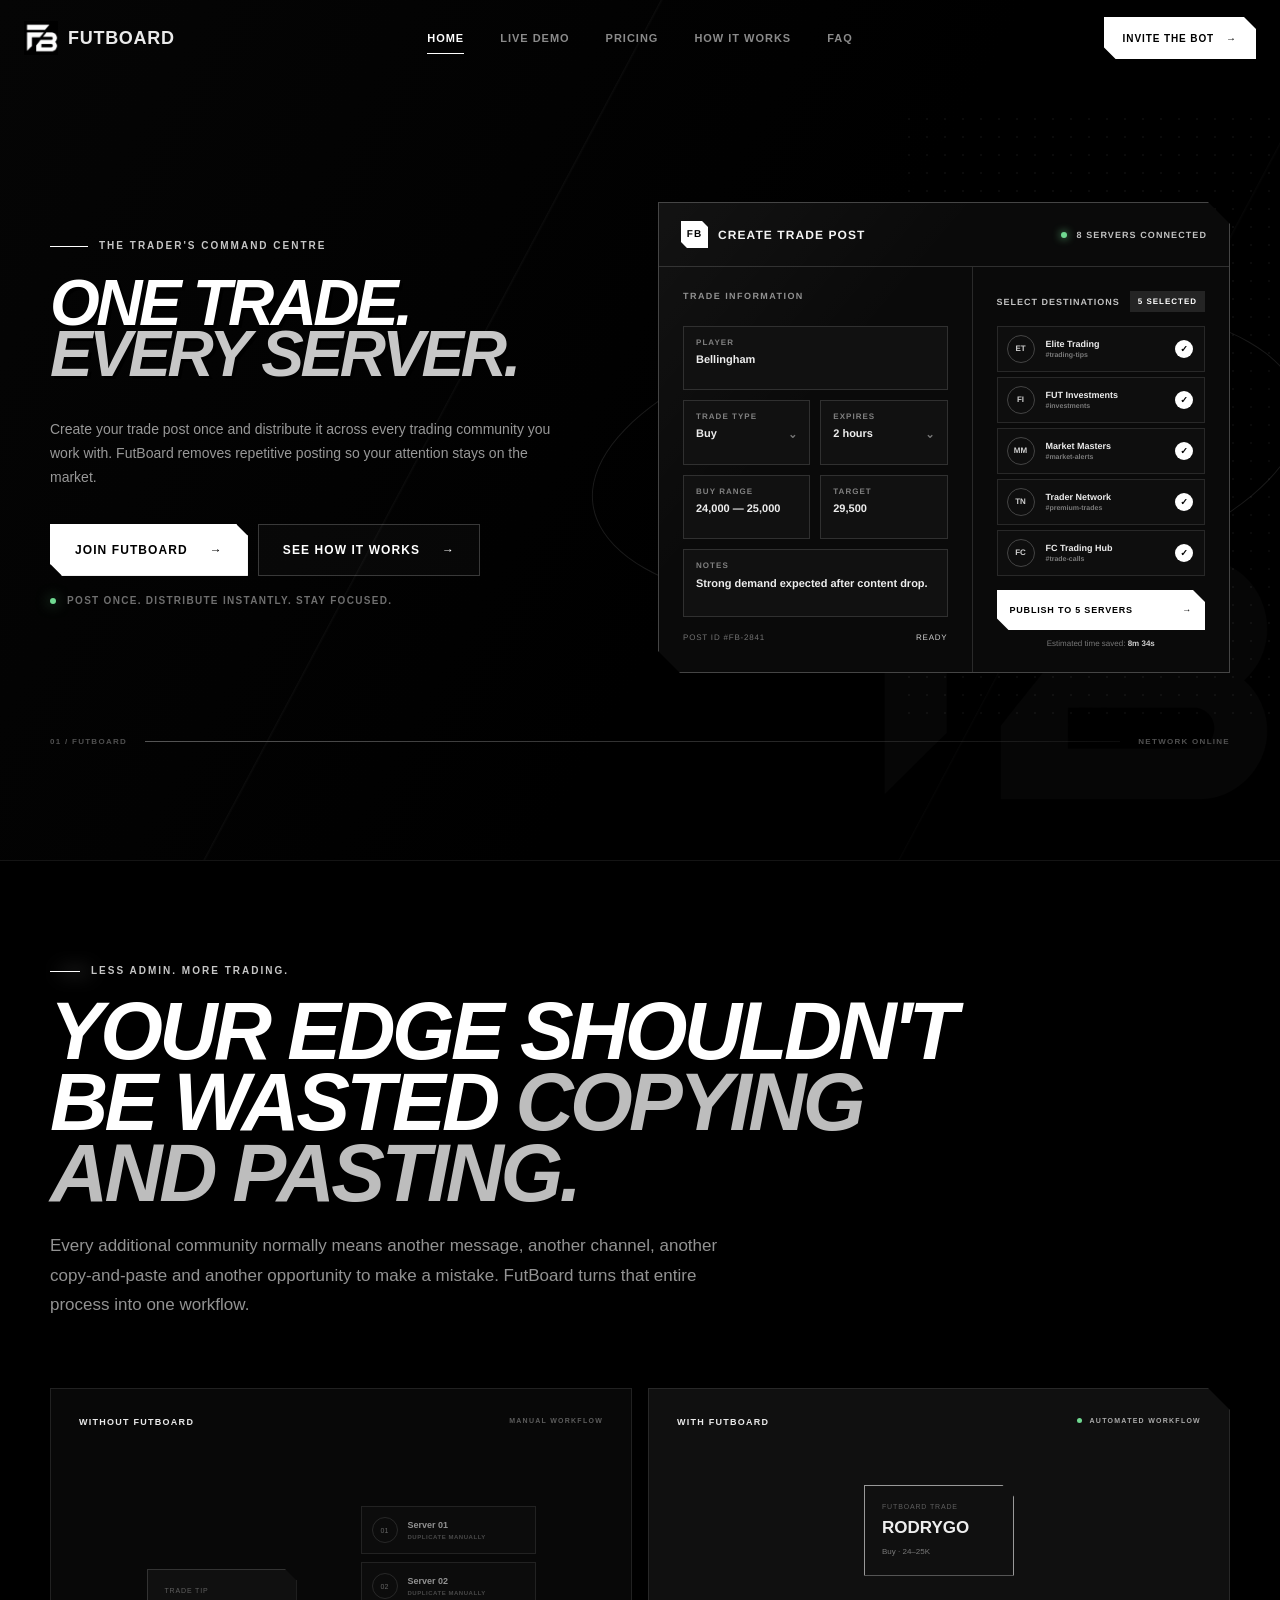
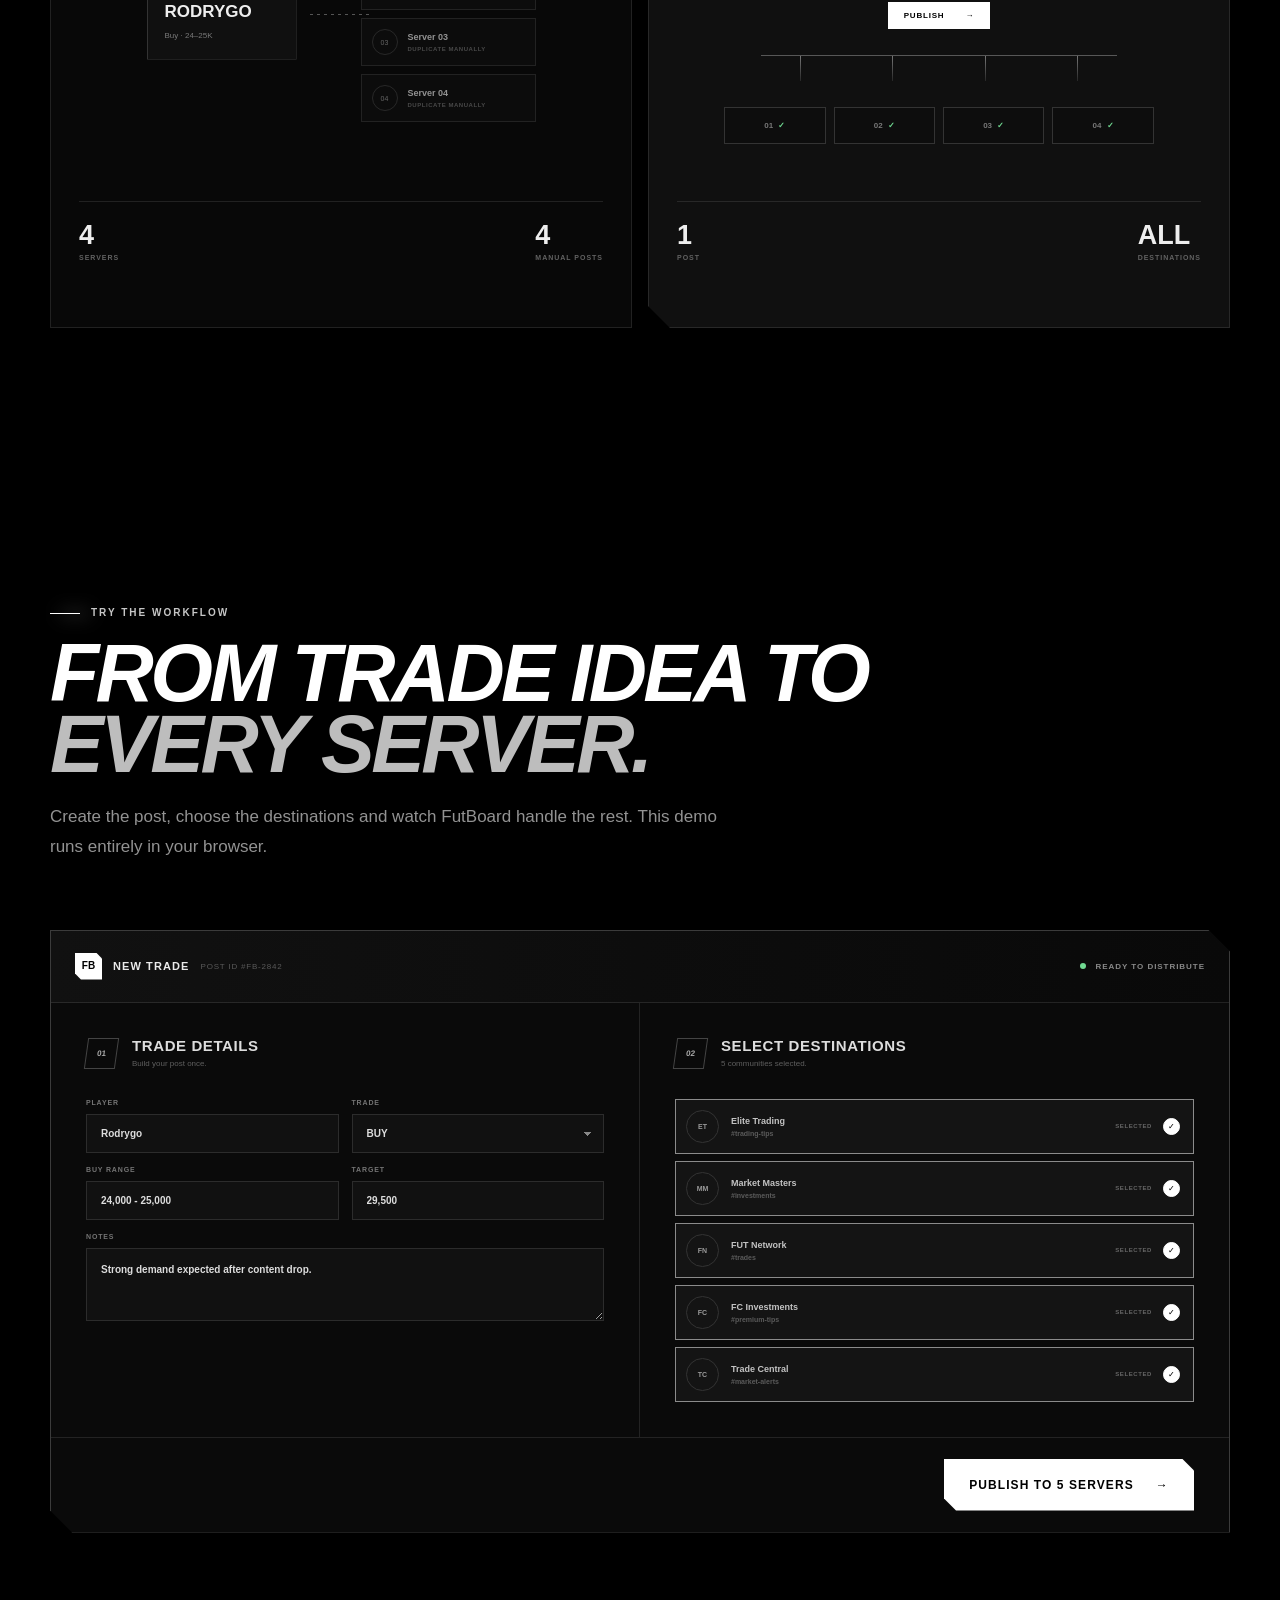
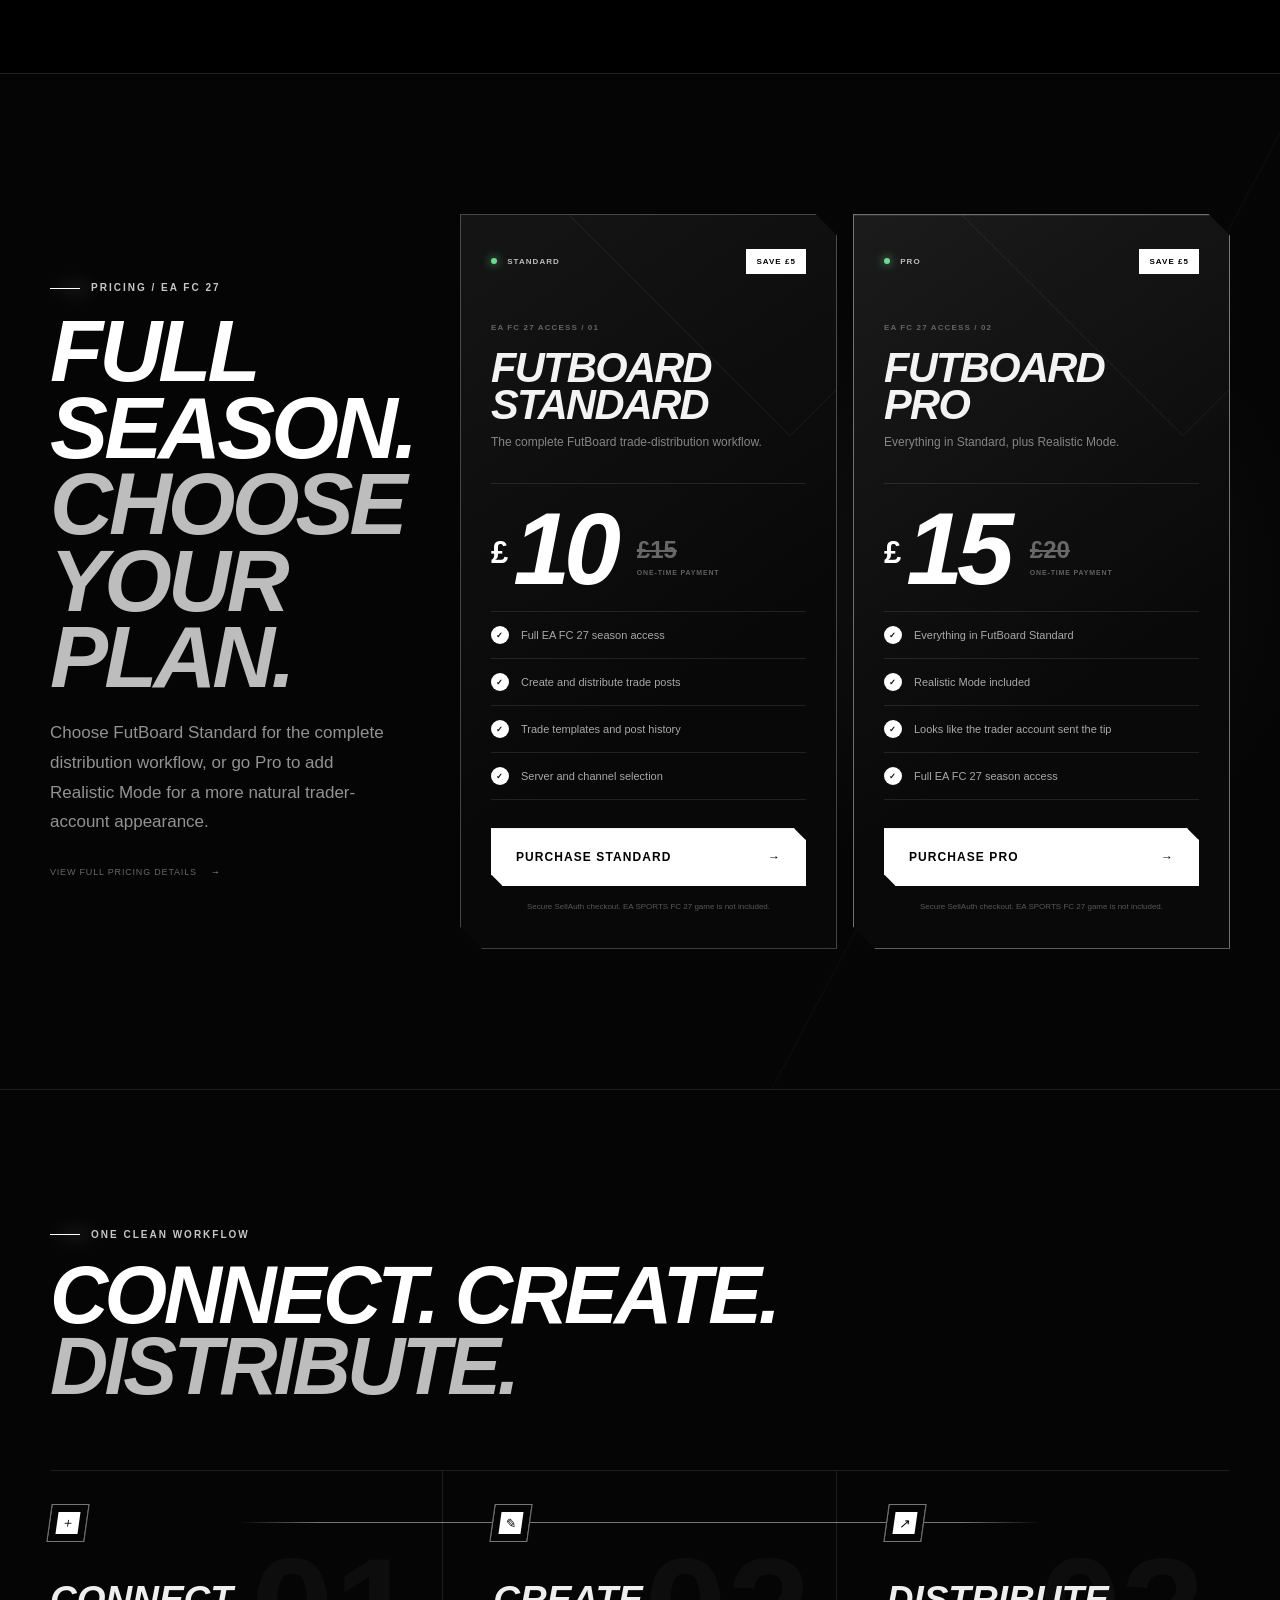
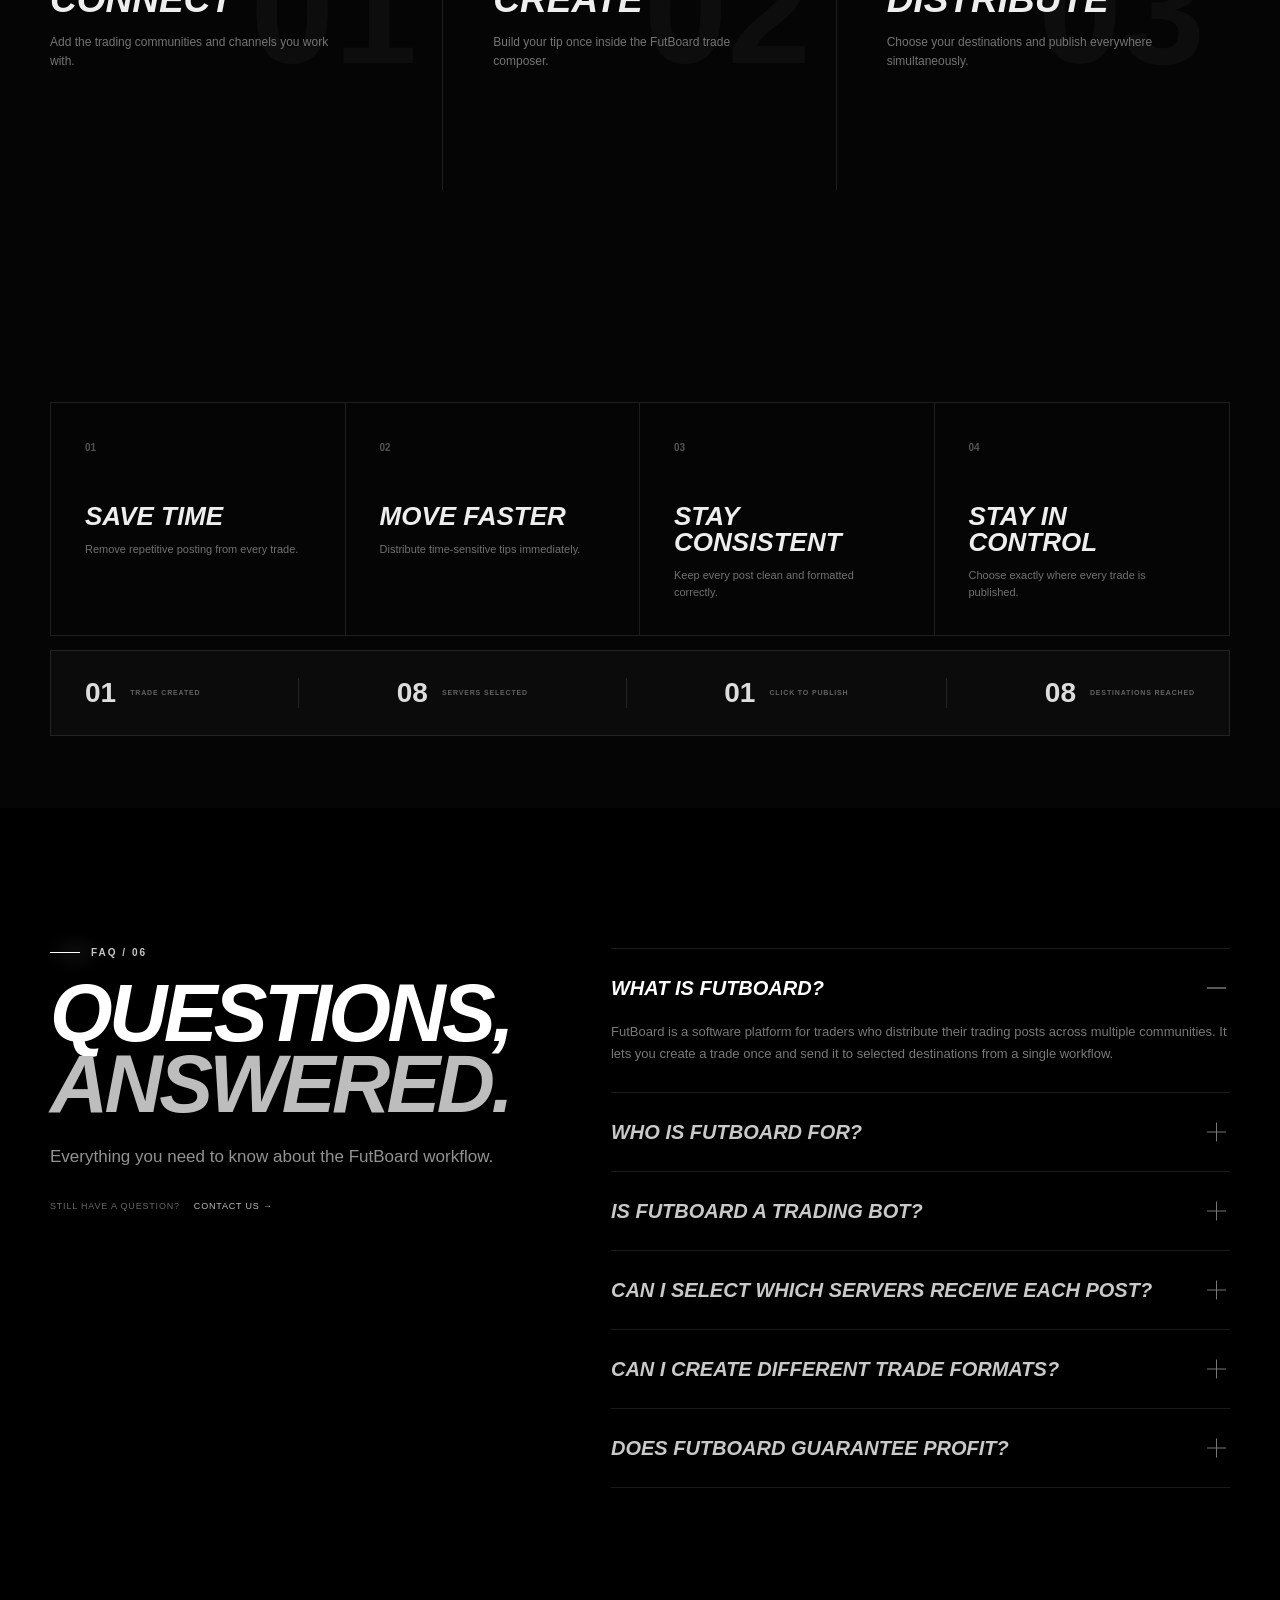
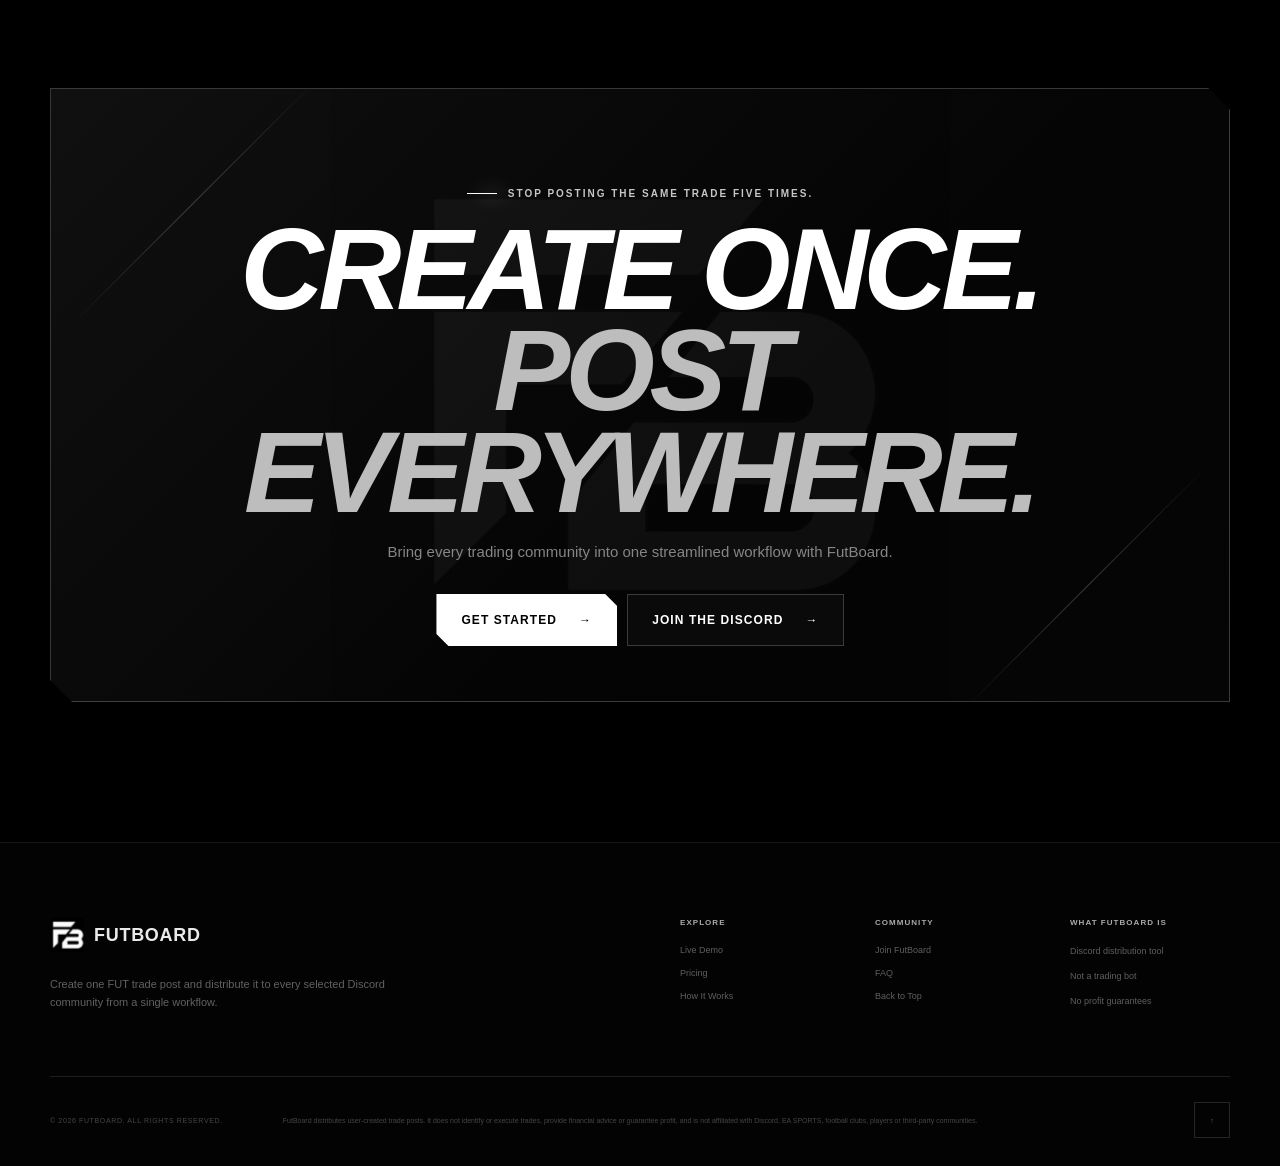
==== index.html @ 879b50c7 "Add files via upload" ====
<!doctype html>
<html lang="en">
<head>
  <meta charset="utf-8">
  <meta name="viewport" content="width=device-width, initial-scale=1">
  <meta name="description" content="FutBoard lets football traders create one trade post and distribute it across every selected community.">
  <meta name="theme-color" content="#000000">
  <title>FutBoard — Create Once. Post Everywhere.</title>
  <link rel="icon" href="assets/futboard-logo.png" type="image/png">
  <link rel="stylesheet" href="style.css?v=24">
  <script src="https://sellauth.com/assets/js/sellauth-embed-2.js" defer></script>
  <script src="script.js?v=7" defer></script>
</head>
<body>
  <a class="skip-link" href="#main">Skip to content</a>
  <header class="site-header" id="site-header">
    <nav class="nav-shell" aria-label="Primary navigation">
      <a class="brand" href="#top" aria-label="FutBoard home">
        <span class="brand-mark"><img src="assets/futboard-logo.png" alt=""></span>
        <span>FUTBOARD</span>
      </a>

      <button class="menu-toggle" type="button" aria-expanded="false" aria-controls="nav-links" aria-label="Open navigation">
        <span></span><span></span>
      </button>

      <div class="nav-links" id="nav-links">
        <a href="#top">Home</a>
        <a href="#demo">Live Demo</a>
        <a href="#pricing">Pricing</a>
        <a href="#how-it-works">How It Works</a>
        <a href="#faq">FAQ</a>
        <a class="mobile-nav-cta cut-corners" href="https://discord.com/oauth2/authorize?client_id=1537933180642926742&amp;scope=bot&amp;permissions=2684873792" target="_blank" rel="noopener noreferrer">Invite the Bot <span>→</span></a>
      </div>

      <div class="nav-actions">
        <a class="button button-light button-small cut-corners" href="https://discord.com/oauth2/authorize?client_id=1537933180642926742&amp;scope=bot&amp;permissions=2684873792" target="_blank" rel="noopener noreferrer">Invite the Bot <span>→</span></a>
      </div>
    </nav>
  </header>

  <main id="main">
    <section class="hero section" id="top">
      <div class="hero-lights" aria-hidden="true"></div>
      <div class="dot-field" aria-hidden="true"></div>
      <div class="hero-watermark" aria-hidden="true">
        <img src="assets/futboard-logo.png" alt="">
      </div>

      <div class="hero-grid page-shell">
        <div class="hero-copy reveal">
          <div class="eyebrow"><span class="eyebrow-line"></span>The trader's command centre</div>
          <h1>One trade.<br><span>Every server.</span></h1>
          <p class="hero-lede">Create your trade post once and distribute it across every trading community you work with. FutBoard removes repetitive posting so your attention stays on the market.</p>
          <div class="hero-actions">
            <a class="button button-light cut-corners" href="https://discord.gg/7aC2eQXeng" target="_blank" rel="noopener noreferrer">Join FutBoard <span>→</span></a>
            <a class="button button-ghost" href="#how-it-works">See how it works <span>→</span></a>
          </div>
          <p class="micro-proof"><span class="status-dot"></span> Post once. Distribute instantly. Stay focused.</p>
        </div>

        <div class="hero-product reveal" data-delay="140">
          <div class="orbit orbit-one" aria-hidden="true"></div>
          <div class="orbit orbit-two" aria-hidden="true"></div>
          <div class="server-node node-one" aria-hidden="true"><i>ET</i><span>Elite Trading</span><b>SENDING</b></div>
          <div class="server-node node-two" aria-hidden="true"><i>MM</i><span>Market Masters</span><b>WAITING</b></div>
          <div class="server-node node-three" aria-hidden="true"><i>FN</i><span>FUT Network</span><b>WAITING</b></div>

          <div class="app-window cut-panel">
            <div class="app-topbar">
              <div class="app-title"><span class="mini-fb">FB</span> Create trade post</div>
              <div class="network-status"><span></span> 8 servers connected</div>
            </div>

            <div class="composer-grid">
              <div class="trade-form">
                <div class="panel-kicker">Trade information</div>
                <div class="field full"><label>Player</label><strong>Bellingham</strong></div>
                <div class="field"><label>Trade type</label><strong>Buy <em>⌄</em></strong></div>
                <div class="field"><label>Expires</label><strong>2 hours <em>⌄</em></strong></div>
                <div class="field"><label>Buy range</label><strong>24,000 — 25,000</strong></div>
                <div class="field"><label>Target</label><strong>29,500</strong></div>
                <div class="field full notes-field"><label>Notes</label><strong>Strong demand expected after content drop.</strong></div>
                <div class="post-id">Post ID #FB-2841 <span>Ready</span></div>
              </div>

              <div class="distribution-panel">
                <div class="panel-heading"><span>Select destinations</span><b>5 selected</b></div>
                <div class="destination-list">
                  <div class="destination-row"><i>ET</i><span>Elite Trading<small>#trading-tips</small></span><b>✓</b></div>
                  <div class="destination-row"><i>FI</i><span>FUT Investments<small>#investments</small></span><b>✓</b></div>
                  <div class="destination-row"><i>MM</i><span>Market Masters<small>#market-alerts</small></span><b>✓</b></div>
                  <div class="destination-row"><i>TN</i><span>Trader Network<small>#premium-trades</small></span><b>✓</b></div>
                  <div class="destination-row"><i>FC</i><span>FC Trading Hub<small>#trade-calls</small></span><b>✓</b></div>
                </div>
                <button class="mock-publish cut-corners" type="button" tabindex="-1">Publish to 5 servers <span>→</span></button>
                <small class="time-saved">Estimated time saved: <b>8m 34s</b></small>
              </div>
            </div>
          </div>
        </div>
      </div>
      <div class="hero-index page-shell" aria-hidden="true"><span>01 / FUTBOARD</span><i></i><span>NETWORK ONLINE</span></div>
    </section>

    <section class="value section" id="comparison">
      <div class="page-shell">
        <div class="section-intro reveal">
          <div class="section-label">Less admin. More trading.</div>
          <h2>Your edge shouldn't be wasted <span>copying and pasting.</span></h2>
          <p>Every additional community normally means another message, another channel, another copy-and-paste and another opportunity to make a mistake. FutBoard turns that entire process into one workflow.</p>
        </div>

        <div class="comparison-grid">
          <article class="compare-card compare-before reveal">
            <div class="compare-head"><span>Without FutBoard</span><b>Manual workflow</b></div>
            <div class="manual-flow" aria-label="One trade duplicated manually to four servers">
              <div class="source-trade"><small>Trade tip</small><strong>Rodrygo</strong><span>Buy · 24–25K</span></div>
              <div class="flow-spine"></div>
              <div class="manual-servers">
                <div><i>01</i><span>Server 01<small>Duplicate manually</small></span></div>
                <div><i>02</i><span>Server 02<small>Duplicate manually</small></span></div>
                <div><i>03</i><span>Server 03<small>Duplicate manually</small></span></div>
                <div><i>04</i><span>Server 04<small>Duplicate manually</small></span></div>
              </div>
            </div>
            <div class="compare-stats"><strong>4 <span>servers</span></strong><strong>4 <span>manual posts</span></strong></div>
          </article>

          <article class="compare-card compare-after cut-panel reveal" data-delay="100">
            <div class="compare-head"><span>With FutBoard</span><b><i></i> Automated workflow</b></div>
            <div class="auto-flow" aria-label="One trade distributed simultaneously to four servers">
              <div class="source-trade active"><small>FutBoard trade</small><strong>Rodrygo</strong><span>Buy · 24–25K</span></div>
              <button type="button" tabindex="-1">Publish <span>→</span></button>
              <div class="branch-lines" aria-hidden="true"><i></i><i></i><i></i><i></i></div>
              <div class="auto-servers"><div>01 <span>✓</span></div><div>02 <span>✓</span></div><div>03 <span>✓</span></div><div>04 <span>✓</span></div></div>
            </div>
            <div class="compare-stats"><strong>1 <span>post</span></strong><strong>All <span>destinations</span></strong></div>
          </article>
        </div>
      </div>
    </section>

    <section class="demo section" id="demo">
      <div class="page-shell">
        <div class="section-intro reveal">
          <div class="section-label">Try the workflow</div>
          <h2>From trade idea to <span>every server.</span></h2>
          <p>Create the post, choose the destinations and watch FutBoard handle the rest. This demo runs entirely in your browser.</p>
        </div>

        <div class="demo-shell cut-panel reveal">
          <div class="demo-bar">
            <div><span class="mini-fb">FB</span><strong>New trade</strong><small>Post ID #FB-2842</small></div>
            <span class="demo-ready"><i></i> Ready to distribute</span>
          </div>

          <form class="demo-form" id="trade-form">
            <div class="demo-fields">
              <div class="demo-section-head"><span>01</span><div><strong>Trade details</strong><small>Build your post once.</small></div></div>
              <div class="input-grid">
                <label>Player<input id="player" name="player" type="text" value="Rodrygo" autocomplete="off"></label>
                <label>Trade<select id="trade-type" name="trade"><option>BUY</option><option>SELL</option><option>INVESTMENT</option></select></label>
                <label>Buy range<input id="buy-range" name="range" type="text" value="24,000 - 25,000"></label>
                <label>Target<input id="target" name="target" type="text" value="29,500"></label>
                <label class="input-wide">Notes<textarea id="notes" name="notes" rows="3">Strong demand expected after content drop.</textarea></label>
              </div>
            </div>

            <div class="demo-destinations">
              <div class="demo-section-head"><span>02</span><div><strong>Select destinations</strong><small id="selection-copy">5 communities selected.</small></div></div>
              <div class="server-select-list" id="server-list">
                <button class="server-select selected" type="button" aria-pressed="true" data-server="Elite Trading"><i>ET</i><span>Elite Trading<small>#trading-tips</small></span><b class="server-state">Selected</b><em>✓</em></button>
                <button class="server-select selected" type="button" aria-pressed="true" data-server="Market Masters"><i>MM</i><span>Market Masters<small>#investments</small></span><b class="server-state">Selected</b><em>✓</em></button>
                <button class="server-select selected" type="button" aria-pressed="true" data-server="FUT Network"><i>FN</i><span>FUT Network<small>#trades</small></span><b class="server-state">Selected</b><em>✓</em></button>
                <button class="server-select selected" type="button" aria-pressed="true" data-server="FC Investments"><i>FC</i><span>FC Investments<small>#premium-tips</small></span><b class="server-state">Selected</b><em>✓</em></button>
                <button class="server-select selected" type="button" aria-pressed="true" data-server="Trade Central"><i>TC</i><span>Trade Central<small>#market-alerts</small></span><b class="server-state">Selected</b><em>✓</em></button>
              </div>
            </div>

            <div class="demo-action-row">
              <div class="demo-progress" aria-hidden="true"><span id="progress-line"></span></div>
              <p class="demo-result" id="demo-result" role="status" aria-live="polite"></p>
              <button class="button button-light cut-corners publish-button" id="publish-demo" type="submit">Publish trade <span>→</span></button>
              <button class="reset-demo" id="reset-demo" type="button" hidden>Reset demo</button>
            </div>
          </form>
        </div>
      </div>
    </section>

    <section class="landing-pricing section" id="pricing">
      <div class="page-shell landing-pricing-grid">
        <div class="section-intro reveal">
          <div class="section-label">Pricing / EA FC 27</div>
          <h2>Full season.<br><span>Choose your plan.</span></h2>
          <p>Choose FutBoard Standard for the complete distribution workflow, or go Pro to add Realistic Mode for a more natural trader-account appearance.</p>
          <a class="text-link" href="pricing.html">View full pricing details <span>→</span></a>
        </div>

        <div class="pricing-plan-grid">
          <article class="price-card cut-panel reveal" data-delay="80" aria-labelledby="landing-standard-plan-title">
            <div class="price-card-top">
              <span class="launch-badge"><i></i> Standard</span>
              <span class="saving-label">Save £5</span>
            </div>
            <div class="plan-heading">
              <span>EA FC 27 access / 01</span>
              <h3 id="landing-standard-plan-title">FutBoard Standard</h3>
              <p>The complete FutBoard trade-distribution workflow.</p>
            </div>
            <div class="price-lockup" aria-label="£10, reduced from £15">
              <span class="currency">£</span><strong>10</strong>
              <div><del>£15</del><small>one-time payment</small></div>
            </div>
            <ul class="plan-includes">
              <li><span>✓</span> Full EA FC 27 season access</li>
              <li><span>✓</span> Create and distribute trade posts</li>
              <li><span>✓</span> Trade templates and post history</li>
              <li><span>✓</span> Server and channel selection</li>
            </ul>
            <button class="button button-light cut-corners price-cta sellauth-button" type="button" onclick="window.sellAuthEmbed.checkout(this, { cart: [{ productId: 837397, variantId: 1447504, quantity: 1 }], shopId: 261351, modal: true })">Purchase Standard <span>→</span></button>
            <p class="price-note">Secure SellAuth checkout. EA SPORTS FC 27 game is not included.</p>
          </article>

          <article class="price-card price-card-pro cut-panel reveal" data-delay="140" aria-labelledby="landing-pro-plan-title">
            <div class="price-card-top">
              <span class="launch-badge"><i></i> Pro</span>
              <span class="saving-label">Save £5</span>
            </div>
            <div class="plan-heading">
              <span>EA FC 27 access / 02</span>
              <h3 id="landing-pro-plan-title">FutBoard Pro</h3>
              <p>Everything in Standard, plus Realistic Mode.</p>
            </div>
            <div class="price-lockup" aria-label="£15, reduced from £20">
              <span class="currency">£</span><strong>15</strong>
              <div><del>£20</del><small>one-time payment</small></div>
            </div>
            <ul class="plan-includes">
              <li><span>✓</span> Everything in FutBoard Standard</li>
              <li><span>✓</span> Realistic Mode included</li>
              <li><span>✓</span> Looks like the trader account sent the tip</li>
              <li><span>✓</span> Full EA FC 27 season access</li>
            </ul>
            <button class="button button-light cut-corners price-cta sellauth-button" type="button" onclick="window.sellAuthEmbed.checkout(this, { cart: [{ productId: 837361, variantId: 1447432, quantity: 1 }], shopId: 261351, modal: true })">Purchase Pro <span>→</span></button>
            <p class="price-note">Secure SellAuth checkout. EA SPORTS FC 27 game is not included.</p>
          </article>
        </div>
      </div>
    </section>

    <section class="how section" id="how-it-works">
      <div class="page-shell">
        <div class="section-intro compact reveal"><div class="section-label">One clean workflow</div><h2>Connect. Create. <span>Distribute.</span></h2></div>
        <div class="steps">
          <article class="step reveal"><span class="step-number">01</span><div class="step-icon">＋</div><h3>Connect</h3><p>Add the trading communities and channels you work with.</p></article>
          <article class="step reveal" data-delay="80"><span class="step-number">02</span><div class="step-icon">✎</div><h3>Create</h3><p>Build your tip once inside the FutBoard trade composer.</p></article>
          <article class="step reveal" data-delay="160"><span class="step-number">03</span><div class="step-icon">↗</div><h3>Distribute</h3><p>Choose your destinations and publish everywhere simultaneously.</p></article>
        </div>
      </div>
    </section>

    <section class="benefits section-tight">
      <div class="page-shell">
        <div class="benefit-grid">
          <article class="reveal"><span>01</span><h3>Save time</h3><p>Remove repetitive posting from every trade.</p></article>
          <article class="reveal" data-delay="50"><span>02</span><h3>Move faster</h3><p>Distribute time-sensitive tips immediately.</p></article>
          <article class="reveal" data-delay="100"><span>03</span><h3>Stay consistent</h3><p>Keep every post clean and formatted correctly.</p></article>
          <article class="reveal" data-delay="150"><span>04</span><h3>Stay in control</h3><p>Choose exactly where every trade is published.</p></article>
        </div>
        <div class="fact-strip reveal">
          <div><strong>01</strong><span>Trade created</span></div><i></i><div><strong>08</strong><span>Servers selected</span></div><i></i><div><strong>01</strong><span>Click to publish</span></div><i></i><div><strong>08</strong><span>Destinations reached</span></div>
        </div>
      </div>
    </section>

    <section class="faq section" id="faq">
      <div class="page-shell faq-layout">
        <div class="section-intro compact reveal"><div class="section-label">FAQ / 06</div><h2>Questions, <span>answered.</span></h2><p>Everything you need to know about the FutBoard workflow.</p><a class="text-link" href="#final-cta">Still have a question? <span>Contact us →</span></a></div>
        <div class="accordion reveal">
          <details open><summary>What is FutBoard?<span></span></summary><p>FutBoard is a software platform for traders who distribute their trading posts across multiple communities. It lets you create a trade once and send it to selected destinations from a single workflow.</p></details>
          <details><summary>Who is FutBoard for?<span></span></summary><p>FutBoard is designed for traders, tipsters and community operators who publish trading content across multiple servers.</p></details>
          <details><summary>Is FutBoard a trading bot?<span></span></summary><p>No. FutBoard does not identify or execute trades. It handles the workflow involved in distributing trading content.</p></details>
          <details><summary>Can I select which servers receive each post?<span></span></summary><p>Yes. Each trade can be distributed only to the communities or channels you choose.</p></details>
          <details><summary>Can I create different trade formats?<span></span></summary><p>The interface supports reusable formats for different types of posts such as buys, sells and investments.</p></details>
          <details><summary>Does FutBoard guarantee profit?<span></span></summary><p>No. FutBoard is a workflow and content distribution platform. It does not guarantee trading performance.</p></details>
        </div>
      </div>
    </section>

    <section class="final-cta section" id="final-cta">
      <div class="cta-card cut-panel page-shell reveal">
        <div class="cta-watermark" aria-hidden="true"><img src="assets/futboard-logo.png" alt=""></div>
        <div class="section-label">Stop posting the same trade five times.</div>
        <h2>Create once.<br><span>Post everywhere.</span></h2>
        <p>Bring every trading community into one streamlined workflow with FutBoard.</p>
        <div class="cta-actions"><a class="button button-light cut-corners" href="#demo">Get started <span>→</span></a><a class="button button-ghost" href="https://discord.gg/7aC2eQXeng" target="_blank" rel="noopener noreferrer">Join the Discord <span>→</span></a></div>
      </div>
    </section>
  </main>

  <footer class="site-footer" id="footer">
    <div class="page-shell footer-grid">
      <div class="footer-brand"><a class="brand" href="#top"><span class="brand-mark"><img src="assets/futboard-logo.png" alt=""></span><span>FUTBOARD</span></a><p>Create one FUT trade post and distribute it to every selected Discord community from a single workflow.</p></div>
      <div class="footer-links">
        <div><strong>Explore</strong><a href="#demo">Live Demo</a><a href="#pricing">Pricing</a><a href="#how-it-works">How It Works</a></div>
        <div><strong>Community</strong><a href="https://discord.gg/7aC2eQXeng" target="_blank" rel="noopener noreferrer">Join FutBoard</a><a href="#faq">FAQ</a><a href="#top">Back to Top</a></div>
        <div><strong>What FutBoard Is</strong><span class="footer-info">Discord distribution tool</span><span class="footer-info">Not a trading bot</span><span class="footer-info">No profit guarantees</span></div>
      </div>
    </div>
    <div class="page-shell footer-bottom"><span>© 2026 FutBoard. All rights reserved.</span><p>FutBoard distributes user-created trade posts. It does not identify or execute trades, provide financial advice or guarantee profit, and is not affiliated with Discord, EA SPORTS, football clubs, players or third-party communities.</p><a href="#top" aria-label="Back to top">↑</a></div>
  </footer>
</body>
</html>
---- style.css ----
/* FutBoard — premium monochrome football-trading interface */
:root {
  --black: #000;
  --near-black: #080808;
  --graphite: #111;
  --surface: #151515;
  --surface-2: #1a1a1a;
  --white: #fff;
  --soft-white: #eaeaea;
  --silver: #a7a7a7;
  --dark-silver: #676767;
  --line: rgba(255, 255, 255, .1);
  --line-strong: rgba(255, 255, 255, .2);
  --green: #70d991;
  --display: "Arial Narrow", "Bahnschrift Condensed", "Roboto Condensed", Impact, sans-serif;
  --body: Inter, Arial, Helvetica, sans-serif;
  --ease: cubic-bezier(.22, 1, .36, 1);
  --page: min(1520px, calc(100vw - 64px));
}

* { box-sizing: border-box; }
[hidden] { display: none !important; }
html { scroll-behavior: smooth; scrollbar-color: #555 #050505; }
body {
  margin: 0;
  min-width: 320px;
  overflow-x: clip;
  color: var(--soft-white);
  background: var(--black);
  font-family: var(--body);
  -webkit-font-smoothing: antialiased;
}
body.menu-open { overflow: hidden; }
button, input, textarea, select { font: inherit; }
button, a { -webkit-tap-highlight-color: transparent; }
a { color: inherit; text-decoration: none; }
img { max-width: 100%; display: block; }
button { color: inherit; }
::selection { background: #fff; color: #000; }

.skip-link {
  position: fixed; z-index: 1000; left: 16px; top: 16px; transform: translateY(-160%);
  background: #fff; color: #000; padding: 12px 18px; font-weight: 800; transition: transform .2s;
}
.skip-link:focus { transform: translateY(0); }
.page-shell { width: var(--page); margin-inline: auto; }
.section { position: relative; padding: 140px 0; }
.section-tight { position: relative; padding: 72px 0; }

.cut-corners {
  clip-path: polygon(0 0, calc(100% - 12px) 0, 100% 12px, 100% 100%, 12px 100%, 0 calc(100% - 12px));
}
.cut-panel {
  clip-path: polygon(0 0, calc(100% - 22px) 0, 100% 22px, 100% 100%, 22px 100%, 0 calc(100% - 22px));
}
.button {
  min-height: 52px; padding: 0 24px; display: inline-flex; align-items: center; justify-content: center; gap: 22px;
  border: 1px solid var(--line-strong); text-transform: uppercase; letter-spacing: .09em; font-size: 12px; font-weight: 900;
  transition: background .35s var(--ease), color .35s var(--ease), border-color .35s var(--ease), transform .35s var(--ease);
}
.button span { transition: transform .35s var(--ease); }
.button:hover span, .button:focus-visible span { transform: translateX(4px); }
.button:focus-visible, .server-select:focus-visible, summary:focus-visible, .menu-toggle:focus-visible, input:focus-visible, select:focus-visible, textarea:focus-visible { outline: 2px solid #fff; outline-offset: 3px; }
.button-light { background: #fff; color: #000; border-color: #fff; }
.button-light:hover { background: #d7d7d7; border-color: #d7d7d7; }
.button-ghost { background: rgba(255, 255, 255, .025); color: #fff; }
.button-ghost:hover { background: rgba(255, 255, 255, .08); border-color: rgba(255, 255, 255, .35); }
.button-small { min-height: 42px; padding: 0 18px; gap: 12px; font-size: 10px; }

.section-label, .eyebrow {
  display: flex; align-items: center; gap: 11px; color: #c6c6c6; text-transform: uppercase;
  letter-spacing: .2em; font-size: 10px; line-height: 1; font-weight: 900;
}
.section-label::before { content: ""; width: 30px; height: 1px; background: #fff; box-shadow: 10px 0 18px #fff; }
.section-intro { max-width: 950px; margin-bottom: 68px; }
.section-intro.compact { max-width: 820px; }
.section-intro h2, .brand-statement h2, .final-cta h2 {
  margin: 20px 0 22px; color: #fff; font: 900 clamp(48px, 6.3vw, 94px)/.88 var(--display);
  letter-spacing: -.045em; text-transform: uppercase; font-style: italic;
}
.section-intro h2 span, .brand-statement h2 span, .final-cta h2 span {
  color: #bdbdbd; -webkit-text-fill-color: #bdbdbd;
}
.section-intro p { max-width: 700px; margin: 0; color: #929292; font-size: 17px; line-height: 1.75; }

/* Header */
.site-header { position: fixed; z-index: 90; top: 0; left: 0; width: 100%; border-bottom: 1px solid transparent; transition: .35s var(--ease); }
.site-header.scrolled { background: rgba(0, 0, 0, .96); border-bottom-color: rgba(255,255,255,.1); box-shadow: 0 8px 0 rgba(0,0,0,.34); }
.nav-shell { width: min(1600px, calc(100vw - 48px)); min-height: 76px; margin: auto; display: grid; grid-template-columns: 1fr auto 1fr; align-items: center; gap: 32px; }
.brand { display: inline-flex; align-items: center; gap: 10px; width: max-content; font: 900 18px/1 var(--display); letter-spacing: .04em; }
.brand-mark { width: 34px; height: 34px; display: block; overflow: hidden; background: #000; }
.brand-mark img { width: 100%; height: 100%; object-fit: cover; transform: scale(2.15); }
.nav-links { display: flex; align-items: center; gap: 36px; }
.nav-links a { position: relative; color: #8b8b8b; font-size: 11px; font-weight: 800; text-transform: uppercase; letter-spacing: .09em; transition: color .3s; }
.nav-links a::after { content: ""; position: absolute; left: 0; bottom: -10px; width: 100%; height: 1px; background: #fff; transform: scaleX(0); transform-origin: left; transition: transform .3s var(--ease); }
.nav-links a:hover, .nav-links a.active { color: #fff; }
.nav-links a.active::after { transform: scaleX(1); }
.nav-links .mobile-nav-cta { display: none; }
.nav-actions { display: flex; align-items: center; gap: 24px; justify-self: end; }
.menu-toggle { display: none; width: 42px; height: 42px; padding: 0; border: 1px solid var(--line); background: #070707; }
.menu-toggle span { display: block; width: 18px; height: 1px; margin: 5px auto; background: #fff; transition: transform .3s, opacity .3s; }

/* Hero */
.hero { min-height: 950px; padding: 160px 0 72px; display: flex; flex-direction: column; justify-content: center; overflow: hidden; isolation: isolate; }
.hero::before { content: ""; position: absolute; inset: 0; z-index: -3; background: linear-gradient(120deg, #050505 0%, #000 58%); }
.hero::after { content: ""; position: absolute; inset: 0; z-index: -2; background-image: linear-gradient(118deg, transparent 0 38%, rgba(255,255,255,.035) 38.05%, transparent 38.2%), linear-gradient(118deg, transparent 0 78%, rgba(255,255,255,.025) 78.05%, transparent 78.2%); }
.hero-lights { display: none; }
.hero-lights::before, .hero-lights::after { content: ""; position: absolute; top: 90%; width: 1px; height: 480px; background: linear-gradient(#fff, transparent); opacity: .08; transform: rotate(28deg); transform-origin: top; }
.hero-lights::before { left: 10%; }.hero-lights::after { right: 10%; transform: rotate(-28deg); }
.dot-field { position: absolute; right: -40px; top: 110px; width: 420px; height: 620px; opacity: .08; z-index: -1; background-image: radial-gradient(circle, #8f8f8f 1px, transparent 1.5px); background-size: 18px 18px; }
.hero-watermark { position: absolute; right: -4vw; bottom: -3vw; width: 42vw; aspect-ratio: 1; opacity: .024; overflow: hidden; z-index: -1; }
.hero-watermark img, .statement-logo img, .cta-watermark img { width: 100%; height: 100%; object-fit: cover; transform: scale(1.75); }
.hero-grid { display: grid; grid-template-columns: minmax(0, .95fr) minmax(0, 1.05fr); align-items: center; gap: 52px; }
.hero-copy { position: relative; z-index: 5; min-width: 0; width: 100%; padding-bottom: 28px; }
.eyebrow { margin-bottom: 27px; }.eyebrow-line { width: 38px; height: 1px; background: #fff; }
.hero h1 { position: relative; z-index: 6; width: max-content; margin: 0; font: 900 clamp(72px, 4.8vw, 90px)/.8 var(--display); color: #fff; text-transform: uppercase; letter-spacing: -.055em; font-style: italic; white-space: nowrap; text-shadow: 3px 3px 0 #000; }
.hero h1::before { display: none; }
.hero h1 span { display: inline-block; color: #c7c7c7; -webkit-text-fill-color: #c7c7c7; }
.hero-lede { max-width: 520px; margin: 36px 0 0; color: #989898; line-height: 1.72; font-size: 16px; }
.hero-actions { display: flex; gap: 10px; margin-top: 35px; }
.micro-proof { margin: 19px 0 0; color: #6f6f6f; font-size: 10px; text-transform: uppercase; letter-spacing: .13em; font-weight: 800; }
.status-dot { width: 6px; height: 6px; display: inline-block; margin-right: 7px; border-radius: 50%; background: var(--green); box-shadow: 0 0 14px rgba(112,217,145,.7); }

.hero-product { position: relative; z-index: 2; width: 100%; margin-left: 0; min-width: 0; }
.app-window { position: relative; z-index: 3; width: 100%; background: #0a0a0a; border: 1px solid rgba(255,255,255,.24); box-shadow: 0 32px 80px rgba(0,0,0,.72); transform: none; text-rendering: geometricPrecision; -webkit-font-smoothing: auto; }
.app-window::before { content: ""; position: absolute; inset: 0; z-index: -1; background: linear-gradient(130deg, rgba(255,255,255,.035), transparent 34%); }
.app-topbar { min-height: 64px; padding: 0 22px; border-bottom: 1px solid rgba(255,255,255,.15); display: flex; align-items: center; justify-content: space-between; }
.app-title { display: flex; align-items: center; gap: 10px; color: #f4f4f4; text-transform: uppercase; font: 900 12px/1 var(--body); letter-spacing: .09em; }
.mini-fb { width: 27px; height: 27px; display: inline-grid; place-items: center; color: #000; background: #fff; clip-path: polygon(0 0, 78% 0, 100% 22%, 100% 100%, 22% 100%, 0 78%); font: 900 10px/1 var(--display); }
.network-status { color: #c2c2c2; font-size: 9px; text-transform: uppercase; letter-spacing: .12em; font-weight: 900; }.network-status span { display: inline-block; width: 6px; height: 6px; margin-right: 6px; background: var(--green); border-radius: 50%; box-shadow: 0 0 8px var(--green); }
.composer-grid { display: grid; grid-template-columns: 1.1fr .9fr; }
.trade-form, .distribution-panel { padding: 24px; min-width: 0; }.trade-form { border-right: 1px solid rgba(255,255,255,.13); display: grid; grid-template-columns: 1fr 1fr; gap: 10px; }
.panel-kicker { grid-column: 1 / -1; color: #929292; font-size: 9px; letter-spacing: .16em; text-transform: uppercase; margin-bottom: 3px; font-weight: 900; }
.field { min-width: 0; padding: 11px 12px; background: #111; border: 1px solid rgba(255,255,255,.13); }.field.full { grid-column: 1 / -1; }.field label { display: block; color: #818181; font-size: 8px; text-transform: uppercase; letter-spacing: .13em; margin-bottom: 7px; font-weight: 900; }.field strong { color: #ededed; font-size: 11px; font-weight: 800; white-space: nowrap; overflow: hidden; text-overflow: ellipsis; display: flex; justify-content: space-between; }.field strong em { color: #777; font-style: normal; }.notes-field strong { white-space: normal; line-height: 1.4; }
.post-id { grid-column: 1 / -1; display: flex; align-items: center; justify-content: space-between; color: #747474; font-size: 8px; letter-spacing: .1em; text-transform: uppercase; }.post-id span { color: #d0d0d0; }
.panel-heading { display: flex; justify-content: space-between; align-items: center; color: #c2c2c2; text-transform: uppercase; font-size: 9px; font-weight: 900; letter-spacing: .11em; }.panel-heading b { color: #fff; font-size: 8px; background: #242424; padding: 6px 8px; }
.destination-list { margin-top: 14px; display: grid; gap: 5px; }
.destination-row { display: grid; grid-template-columns: 30px 1fr 20px; gap: 9px; align-items: center; padding: 8px 9px; border: 1px solid rgba(255,255,255,.11); background: #0e0e0e; }.destination-row i { width: 28px; height: 28px; display: grid; place-items: center; border: 1px solid #444; border-radius: 50%; color: #d0d0d0; font: normal 900 8px/1 var(--body); }.destination-row span { color: #ededed; font-size: 9px; font-weight: 900; min-width: 0; }.destination-row small { display: block; margin-top: 3px; color: #7a7a7a; font-size: 7px; font-weight: 700; }.destination-row b { width: 18px; height: 18px; display: grid; place-items: center; background: #fff; color: #000; font-size: 9px; border-radius: 50%; }
.mock-publish { width: 100%; height: 40px; margin-top: 14px; display: flex; justify-content: space-between; align-items: center; padding: 0 13px; border: 0; color: #000; background: #fff; font-size: 9px; font-weight: 900; text-transform: uppercase; letter-spacing: .09em; }.time-saved { display: block; margin-top: 9px; text-align: center; color: #777; font-size: 8px; }.time-saved b { color: #d0d0d0; }
.orbit { position: absolute; z-index: 1; border: 1px solid rgba(255,255,255,.1); border-radius: 50%; pointer-events: none; }.orbit-one { width: 125%; aspect-ratio: 2.4; left: -12%; top: 22%; transform: rotate(-8deg); }.orbit-two { width: 93%; aspect-ratio: 2.1; left: 2%; top: 13%; transform: rotate(16deg); border-color: rgba(255,255,255,.055); }
.server-node { position: absolute; z-index: 4; display: grid; grid-template-columns: 28px 1fr; grid-template-rows: 1fr 1fr; column-gap: 8px; min-width: 135px; padding: 8px; background: #0a0a0a; border: 1px solid #333; box-shadow: 0 10px 30px #000; opacity: 0; transform: translateY(8px); transition: opacity .45s, transform .45s, border-color .45s; }.server-node.visible { opacity: 1; transform: translateY(0); }.server-node.sent { border-color: rgba(112,217,145,.38); }.server-node i { grid-row: 1 / -1; width: 28px; height: 28px; display: grid; place-items: center; background: #171717; border-radius: 50%; color: #ccc; font: normal 800 7px/1 var(--body); }.server-node span { font-size: 7px; color: #ccc; font-weight: 800; }.server-node b { font-size: 6px; color: #777; letter-spacing: .1em; }.server-node.sent b { color: var(--green); }.node-one { right: -22px; top: -42px; }.node-two { right: -54px; bottom: 22px; }.node-three { left: 12%; bottom: -52px; }
.hero-index { display: flex; align-items: center; gap: 18px; margin-top: 64px; color: #505050; font-size: 8px; letter-spacing: .16em; font-weight: 900; text-transform: uppercase; }.hero-index i { height: 1px; flex: 1; background: linear-gradient(90deg, #555, rgba(255,255,255,.05)); }

/* Comparison */
.hero + .value { padding-top: 105px; border-top: 1px solid rgba(255,255,255,.08); }
.value { overflow: hidden; background: #000; }
.comparison-grid { display: grid; grid-template-columns: 1fr 1fr; gap: 16px; }
.compare-card { position: relative; min-height: 540px; padding: 28px; background: #0b0b0b; border: 1px solid var(--line); overflow: hidden; transition: transform .4s var(--ease), border-color .4s; }
.compare-card:hover { transform: translateY(-3px); border-color: rgba(255,255,255,.24); }
.compare-before { opacity: .72; background: #080808; }.compare-after { background: #101010; }
.compare-head { display: flex; justify-content: space-between; text-transform: uppercase; font-size: 9px; letter-spacing: .14em; font-weight: 900; }.compare-head b { color: #5c5c5c; font-size: 7px; }.compare-after .compare-head b { color: #aaa; }.compare-after .compare-head b i { display: inline-block; width: 5px; height: 5px; margin-right: 5px; background: var(--green); border-radius: 50%; }
.manual-flow, .auto-flow { min-height: 374px; display: flex; align-items: center; justify-content: center; position: relative; }
.source-trade { width: 150px; padding: 17px; border: 1px solid #333; background: #101010; clip-path: polygon(0 0, calc(100% - 12px) 0, 100% 12px, 100% 100%, 0 100%); }.source-trade small { display: block; color: #5e5e5e; font-size: 7px; text-transform: uppercase; letter-spacing: .12em; }.source-trade strong { display: block; margin: 9px 0 4px; color: #eee; font: 900 17px/1 var(--display); text-transform: uppercase; }.source-trade span { color: #797979; font-size: 8px; }.source-trade.active { border-color: #999; box-shadow: 0 0 35px rgba(255,255,255,.05); }
.manual-flow { gap: 64px; }.flow-spine { position: absolute; width: 62px; height: 1px; background: repeating-linear-gradient(90deg, #555 0 3px, transparent 3px 7px); }.manual-servers { display: grid; gap: 8px; }.manual-servers > div { min-width: 175px; padding: 10px; display: flex; gap: 10px; align-items: center; border: 1px solid #222; background: #0c0c0c; }.manual-servers i { width: 26px; height: 26px; display: grid; place-items: center; border: 1px solid #282828; border-radius: 50%; color: #666; font-style: normal; font-size: 7px; }.manual-servers span { color: #929292; font-size: 9px; font-weight: 800; }.manual-servers small { display: block; color: #494949; font-size: 6px; margin-top: 4px; text-transform: uppercase; letter-spacing: .09em; }
.auto-flow { flex-direction: column; gap: 26px; }.auto-flow button { padding: 9px 16px; background: #fff; color: #000; border: 0; font-size: 8px; text-transform: uppercase; letter-spacing: .1em; font-weight: 900; }.auto-flow button span { margin-left: 18px; }.branch-lines { width: 68%; display: grid; grid-template-columns: repeat(4,1fr); gap: 14px; height: 26px; border-top: 1px solid #575757; }.branch-lines i { width: 1px; height: 100%; background: linear-gradient(#777, #272727); justify-self: center; }.auto-servers { width: 82%; display: grid; grid-template-columns: repeat(4,1fr); gap: 8px; }.auto-servers div { padding: 13px 7px; border: 1px solid #333; background: #0d0d0d; text-align: center; color: #777; font-size: 8px; font-weight: 900; }.auto-servers span { color: var(--green); margin-left: 3px; }
.compare-stats { display: flex; justify-content: space-between; border-top: 1px solid var(--line); padding-top: 20px; }.compare-stats strong { color: #eee; font: 900 27px/1 var(--display); text-transform: uppercase; }.compare-stats strong span { display: block; margin-top: 5px; color: #626262; font: 800 7px/1 var(--body); letter-spacing: .14em; }

/* Features */
.features { padding-block: 108px; background: #050505; }.features .section-intro { margin-bottom: 48px; }.features .section-intro h2 { max-width: 820px; font-size: clamp(46px, 5.5vw, 82px); }.bento-grid { display: grid; grid-template-columns: 1.2fr .8fr; gap: 12px; }
.feature-card { position: relative; min-height: 300px; padding: 25px; overflow: hidden; border: 1px solid var(--line); background: #101010; transition: transform .4s var(--ease), border-color .4s, background .4s; }.feature-card:hover { transform: translateY(-3px); border-color: rgba(255,255,255,.23); background: #121212; }
.feature-card::after { content: ""; position: absolute; right: -100px; top: -100px; width: 220px; height: 220px; border: 1px solid rgba(255,255,255,.04); transform: rotate(45deg); }
.feature-mass, .feature-history { grid-column: span 1; }.feature-mass { min-height: 385px; }.feature-servers { min-height: 385px; }
.feature-copy { position: relative; z-index: 2; max-width: 400px; }.feature-number { color: #555; font: 900 10px/1 var(--body); letter-spacing: .15em; }.feature-copy h3 { margin: 18px 0 10px; color: #f0f0f0; font: 900 28px/1 var(--display); text-transform: uppercase; letter-spacing: -.01em; font-style: italic; }.feature-copy p { max-width: 360px; margin: 0; color: #787878; font-size: 12px; line-height: 1.6; }
.mass-visual { position: absolute; left: 5%; right: 5%; bottom: 24px; height: 155px; }.mass-source { position: absolute; left: 50%; top: 10px; transform: translateX(-50%); width: 190px; padding: 13px; border: 1px solid #555; background: #171717; z-index: 2; }.mass-source > span { float: left; width: 28px; height: 28px; margin-right: 10px; display: grid; place-items: center; background: #fff; color: #000; font: 900 9px/1 var(--display); }.mass-source small { display: block; color: #666; text-transform: uppercase; letter-spacing: .12em; font-size: 6px; }.mass-source strong { display: block; margin-top: 6px; color: #ccc; font-size: 8px; }.mass-lines { position: absolute; width: 76%; height: 58px; left: 12%; bottom: 33px; border: 1px solid #333; border-bottom: 0; }.mass-lines::before { content: ""; position: absolute; left: 50%; top: -38px; width: 1px; height: 38px; background: #555; }.mass-nodes { position: absolute; left: 0; right: 0; bottom: 0; display: grid; grid-template-columns: repeat(6,1fr); gap: 8px; }.mass-nodes i { width: 35px; height: 35px; display: grid; place-items: center; justify-self: center; color: #aaa; background: #0c0c0c; border: 1px solid #3a3a3a; border-radius: 50%; font: normal 800 7px/1 var(--body); }
.connected-counter { margin-top: 26px; display: flex; align-items: flex-end; justify-content: space-between; border-bottom: 1px solid var(--line); padding-bottom: 13px; }.connected-counter strong { color: #f5f5f5; font: 900 68px/.75 var(--display); }.connected-counter span { color: #8b8b8b; font-size: 8px; text-transform: uppercase; letter-spacing: .14em; }.connected-counter i { display: inline-block; width: 5px; height: 5px; background: var(--green); border-radius: 50%; }
.mini-server-list { margin-top: 13px; display: grid; gap: 6px; }.mini-server-list > span { padding: 8px; display: grid; grid-template-columns: 28px 1fr auto; align-items: center; gap: 8px; background: #0b0b0b; border: 1px solid rgba(255,255,255,.05); color: #8f8f8f; font-size: 8px; }.mini-server-list i { width: 25px; height: 25px; display: grid; place-items: center; border-radius: 50%; border: 1px solid #333; font-style: normal; font-size: 6px; }.mini-server-list b { color: var(--green); font-size: 6px; text-transform: uppercase; letter-spacing: .1em; }
.template-stack { position: absolute; right: 25px; bottom: 28px; left: 25px; display: grid; grid-template-columns: 1fr 1fr; gap: 7px; }.template-stack span { padding: 15px; display: flex; justify-content: space-between; border: 1px solid #282828; background: #0b0b0b; color: #999; font-size: 8px; text-transform: uppercase; letter-spacing: .1em; font-weight: 900; }.template-stack b { color: #555; }
.control-list { margin-top: 35px; display: grid; gap: 9px; }.control-list span { padding: 14px; display: flex; align-items: center; border: 1px solid #2b2b2b; background: #0b0b0b; color: #a7a7a7; font-size: 9px; }.control-list span i { width: 9px; height: 9px; margin-right: 10px; background: #fff; border-radius: 50%; box-shadow: 0 0 8px rgba(255,255,255,.4); }.control-list span b { margin-left: auto; font-size: 6px; letter-spacing: .1em; }.control-list .disabled { opacity: .4; }.control-list .disabled i { background: #555; }
.history-list { margin-top: 29px; display: grid; }.history-list span { display: grid; grid-template-columns: 56px 1fr auto; align-items: center; padding: 14px 2px; border-bottom: 1px solid var(--line); color: #b8b8b8; font-size: 9px; font-weight: 800; }.history-list time { color: #5e5e5e; font-size: 7px; }.history-list b { color: #7d7d7d; text-transform: uppercase; font-size: 6px; letter-spacing: .09em; }
.timer-display { margin-top: 34px; padding: 22px; border: 1px solid #333; background: #0a0a0a; }.timer-display small, .timer-display span { display: block; color: #5b5b5b; font-size: 7px; text-transform: uppercase; letter-spacing: .14em; }.timer-display strong { display: block; margin: 12px 0 9px; color: #efefef; font: 900 clamp(38px, 4vw, 65px)/1 var(--display); letter-spacing: .02em; }

/* Interactive demo */
.demo { background: #000; }
.demo-shell { background: #0a0a0a; border: 1px solid rgba(255,255,255,.2); box-shadow: 0 40px 100px #000; }
.demo-bar { min-height: 72px; padding: 0 24px; display: flex; justify-content: space-between; align-items: center; border-bottom: 1px solid var(--line); background: linear-gradient(90deg, #111, #090909); }.demo-bar > div { display: flex; align-items: center; gap: 11px; }.demo-bar strong { text-transform: uppercase; letter-spacing: .1em; font-size: 11px; }.demo-bar small { color: #595959; font-size: 8px; text-transform: uppercase; letter-spacing: .1em; }.demo-ready { color: #888; font-size: 8px; text-transform: uppercase; letter-spacing: .12em; font-weight: 900; }.demo-ready i { display: inline-block; width: 6px; height: 6px; margin-right: 6px; background: var(--green); border-radius: 50%; }
.demo-form { display: grid; grid-template-columns: 1fr 1fr; }.demo-fields, .demo-destinations { padding: 35px; }.demo-fields { border-right: 1px solid var(--line); }
.demo-section-head { display: flex; gap: 15px; align-items: flex-start; margin-bottom: 30px; }.demo-section-head > span { width: 31px; height: 31px; display: grid; place-items: center; color: #aaa; border: 1px solid #444; font-size: 8px; font-weight: 900; transform: skew(-8deg); }.demo-section-head strong { display: block; color: #ddd; text-transform: uppercase; font: 900 15px/1 var(--display); letter-spacing: .04em; }.demo-section-head small { display: block; margin-top: 6px; color: #5f5f5f; font-size: 8px; }
.input-grid { display: grid; grid-template-columns: 1fr 1fr; gap: 13px; }.input-grid label { color: #747474; font-size: 7px; text-transform: uppercase; letter-spacing: .12em; font-weight: 900; }.input-grid input, .input-grid select, .input-grid textarea { width: 100%; margin-top: 8px; padding: 13px 14px; color: #ddd; background: #111; border: 1px solid #2c2c2c; border-radius: 0; outline: 0; font-size: 10px; text-transform: none; transition: border-color .25s; }.input-grid input:focus, .input-grid select:focus, .input-grid textarea:focus { border-color: #777; }.input-grid select { appearance: none; background-image: linear-gradient(45deg, transparent 50%, #888 50%), linear-gradient(135deg, #888 50%, transparent 50%); background-position: calc(100% - 15px) 17px, calc(100% - 11px) 17px; background-size: 4px 4px, 4px 4px; background-repeat: no-repeat; transition: border-color .28s var(--ease), background-position .28s var(--ease), background-color .28s var(--ease); }.input-grid select:focus { background-color: #151515; background-position: calc(100% - 15px) 19px, calc(100% - 11px) 19px; }.input-grid textarea { resize: vertical; line-height: 1.5; }.input-wide { grid-column: 1/-1; }
.server-select-list { display: grid; gap: 7px; }.server-select { width: 100%; padding: 10px; display: grid; grid-template-columns: 34px 1fr auto 20px; align-items: center; gap: 11px; color: #9a9a9a; background: #0e0e0e; border: 1px solid #252525; text-align: left; cursor: pointer; transition: border-color .25s, background .25s, transform .25s; }.server-select:hover { transform: translateX(2px); border-color: #4c4c4c; }.server-select.selected { border-color: #8b8b8b; background: #141414; }.server-select > i { width: 33px; height: 33px; display: grid; place-items: center; border: 1px solid #333; border-radius: 50%; font: normal 800 7px/1 var(--body); }.server-select > span { color: #c3c3c3; font-size: 9px; font-weight: 800; }.server-select > span small { display: block; color: #5b5b5b; font-size: 7px; margin-top: 4px; }.server-select > b { color: #666; font-size: 6px; text-transform: uppercase; letter-spacing: .1em; }.server-select > em { width: 17px; height: 17px; display: grid; place-items: center; border: 1px solid #555; border-radius: 50%; color: transparent; font-style: normal; font-size: 8px; }.server-select.selected > em { background: #fff; color: #000; border-color: #fff; }.server-select.sending { border-color: #bbb; }.server-select.sending > b { color: #fff; }.server-select.sent { border-color: rgba(112,217,145,.45); }.server-select.sent > b { color: var(--green); }.server-select.sent > em { background: var(--green); border-color: var(--green); }
.demo-action-row { position: relative; grid-column: 1/-1; min-height: 94px; padding: 21px 35px; border-top: 1px solid var(--line); display: flex; align-items: center; justify-content: flex-end; gap: 20px; }.demo-progress { position: absolute; left: 0; top: 0; width: 100%; height: 2px; overflow: hidden; }.demo-progress span { display: block; height: 100%; width: 0; background: #fff; box-shadow: 0 0 8px #fff; transition: width .55s var(--ease); }.publish-button { min-width: 250px; border: 0; cursor: pointer; }.publish-button:disabled { background: #777; cursor: wait; }.demo-result { margin: 0 auto 0 0; color: #aaa; font-size: 9px; text-transform: uppercase; letter-spacing: .1em; font-weight: 900; }.demo-result.success { color: var(--green); }.demo-result span { display: block; color: #626262; margin-top: 5px; font-size: 7px; }.reset-demo { border: 0; padding: 10px; background: transparent; color: #999; text-transform: uppercase; letter-spacing: .1em; font-size: 8px; cursor: pointer; text-decoration: underline; text-underline-offset: 4px; }

/* Steps */
.how { overflow: hidden; background: #050505; }.steps { position: relative; display: grid; grid-template-columns: repeat(3,1fr); }.steps::before { content: ""; position: absolute; left: 16%; right: 16%; top: 52px; height: 1px; background: linear-gradient(90deg, transparent, #777 10%, #777 90%, transparent); }
.step { position: relative; padding: 110px 50px 30px 0; min-height: 320px; border-top: 1px solid var(--line); }.step:not(:last-child) { border-right: 1px solid var(--line); }.step + .step { padding-left: 50px; }.step-number { position: absolute; right: 25px; top: 80px; color: rgba(255,255,255,.035); font: 900 150px/.8 var(--display); }.step-icon { position: absolute; z-index: 2; top: 34px; width: 36px; height: 36px; display: grid; place-items: center; color: #000; background: #fff; border: 7px solid #050505; outline: 1px solid #777; transform: skew(-8deg); font-size: 13px; }.step h3 { position: relative; margin: 0 0 15px; color: #eee; font: italic 900 37px/1 var(--display); text-transform: uppercase; }.step p { position: relative; max-width: 300px; margin: 0; color: #747474; font-size: 12px; line-height: 1.65; }

/* Dashboard */
.platform { background: #000; }.dashboard { display: grid; grid-template-columns: 205px 1fr; min-height: 660px; background: #090909; border: 1px solid rgba(255,255,255,.2); box-shadow: 0 50px 120px #000; }
.dash-sidebar { padding: 23px 15px; border-right: 1px solid var(--line); background: #0c0c0c; display: flex; flex-direction: column; }.dash-logo { display: flex; align-items: center; gap: 10px; padding: 0 8px 25px; border-bottom: 1px solid var(--line); font: 900 13px/1 var(--display); text-transform: uppercase; }.dash-sidebar nav { display: grid; gap: 3px; margin-top: 20px; }.dash-sidebar nav a { padding: 11px 12px; display: flex; gap: 11px; color: #646464; font-size: 8px; text-transform: uppercase; letter-spacing: .09em; font-weight: 800; border-left: 2px solid transparent; }.dash-sidebar nav a i { width: 15px; text-align: center; color: #777; font-style: normal; }.dash-sidebar nav a.active, .dash-sidebar nav a:hover { color: #ddd; background: #141414; border-left-color: #fff; }.dash-user { margin-top: auto; padding: 12px 7px 0; border-top: 1px solid var(--line); display: grid; grid-template-columns: 31px 1fr auto; align-items: center; gap: 8px; }.dash-user > i { width: 30px; height: 30px; display: grid; place-items: center; background: #222; border-radius: 50%; font: normal 800 7px/1 var(--body); }.dash-user span { color: #aaa; font-size: 7px; font-weight: 800; }.dash-user small { display: block; color: #505050; margin-top: 3px; font-size: 6px; }.dash-user b { color: #555; font-size: 7px; }
.dash-main { min-width: 0; padding: 28px; }.dash-header { display: flex; justify-content: space-between; align-items: center; }.dash-header small { color: #545454; text-transform: uppercase; letter-spacing: .13em; font-size: 7px; }.dash-header h3 { margin: 9px 0 6px; color: #eee; font: 900 31px/1 var(--display); text-transform: uppercase; }.dash-header p { margin: 0; color: #686868; font-size: 9px; }.dash-header button { height: 34px; padding: 0 14px; color: #000; background: #fff; border: 0; text-transform: uppercase; letter-spacing: .09em; font-size: 7px; font-weight: 900; }
.dash-stats { display: grid; grid-template-columns: repeat(4,1fr); gap: 10px; margin-top: 25px; }.dash-stats article { padding: 16px; border: 1px solid var(--line); background: #101010; }.dash-stats span { display: block; color: #5f5f5f; text-transform: uppercase; letter-spacing: .1em; font-size: 7px; font-weight: 900; }.dash-stats strong { display: block; margin: 12px 0 9px; color: #e8e8e8; font: 900 34px/1 var(--display); }.dash-stats small { color: #5f5f5f; font-size: 6px; }.dash-stats i { display: inline-block; width: 5px; height: 5px; margin-right: 4px; background: var(--green); border-radius: 50%; }
.dash-content-grid { display: grid; grid-template-columns: 1.55fr .8fr; gap: 10px; margin-top: 10px; }.activity-panel, .chart-panel { min-width: 0; padding: 18px; border: 1px solid var(--line); background: #0e0e0e; }.dash-panel-head { display: flex; align-items: center; justify-content: space-between; margin-bottom: 19px; }.dash-panel-head strong { color: #bbb; text-transform: uppercase; font-size: 9px; letter-spacing: .07em; }.dash-panel-head small { display: block; margin-top: 5px; color: #515151; font-size: 6px; }.dash-panel-head button, .dash-panel-head > span { padding: 0; background: transparent; border: 0; color: #555; text-transform: uppercase; font-size: 6px; letter-spacing: .1em; }
.activity-table { min-width: 0; }.table-row { min-width: 0; display: grid; grid-template-columns: 1.4fr .8fr 1fr .6fr .6fr; align-items: center; border-top: 1px solid rgba(255,255,255,.055); }.table-row > span { min-width: 0; padding: 11px 4px; color: #848484; font-size: 7px; white-space: nowrap; overflow: hidden; text-overflow: ellipsis; }.table-row > span:first-child { display: flex; align-items: center; color: #aaa; font-weight: 800; }.table-row i { flex: 0 0 auto; width: 24px; height: 24px; margin-right: 7px; display: grid; place-items: center; background: #1b1b1b; border-radius: 50%; color: #888; font: normal 800 6px/1 var(--body); }.table-head { border-top: 0; border-bottom: 1px solid #222; }.table-head > span { color: #4f4f4f; text-transform: uppercase; font-size: 6px; letter-spacing: .08em; }.sent-badge { color: var(--green); text-transform: uppercase; font-size: 6px; letter-spacing: .08em; }.sent-badge::before { content: ""; display: inline-block; width: 4px; height: 4px; margin-right: 4px; background: var(--green); border-radius: 50%; }
.chart-panel svg { width: 100%; overflow: visible; }.chart-grid line { stroke: #242424; stroke-width: 1; }.chart-area { fill: url(#chartFill); }.chart-line { fill: none; stroke: #eaeaea; stroke-width: 2; vector-effect: non-scaling-stroke; stroke-dasharray: 620; stroke-dashoffset: 620; }.chart-line.draw { animation: drawLine 1.4s var(--ease) forwards; }.chart-points circle { fill: #0e0e0e; stroke: #fff; stroke-width: 1.5; }.chart-days { display: flex; justify-content: space-between; color: #4e4e4e; text-transform: uppercase; font-size: 5px; letter-spacing: .08em; }
@keyframes drawLine { to { stroke-dashoffset: 0; } }

/* Statement, benefits, FAQ */
.brand-statement { min-height: 690px; display: flex; align-items: center; overflow: hidden; border-top: 1px solid rgba(255,255,255,.055); border-bottom: 1px solid rgba(255,255,255,.055); }.brand-statement::before { content: ""; position: absolute; inset: 0; background: linear-gradient(115deg, transparent 49.9%, rgba(255,255,255,.04) 50%, transparent 50.1%); }.brand-statement h2 { position: relative; z-index: 2; font-size: clamp(62px, 9vw, 150px); max-width: 1300px; }.statement-logo { position: absolute; width: 700px; height: 700px; right: -60px; top: 50%; transform: translateY(-50%); opacity: .04; overflow: hidden; }.statement-line { display: flex; align-items: center; gap: 20px; color: #4f4f4f; text-transform: uppercase; font-size: 7px; letter-spacing: .16em; }.statement-line i { height: 1px; width: 170px; background: linear-gradient(90deg, #fff, transparent); }
.benefits { background: #050505; }.benefit-grid { display: grid; grid-template-columns: repeat(4,1fr); border: 1px solid var(--line); }.benefit-grid article { padding: 34px; min-height: 225px; }.benefit-grid article:not(:last-child) { border-right: 1px solid var(--line); }.benefit-grid span { color: #535353; font: 900 10px/1 var(--body); }.benefit-grid h3 { margin: 48px 0 12px; color: #eee; font: italic 900 26px/1 var(--display); text-transform: uppercase; }.benefit-grid p { margin: 0; color: #717171; font-size: 11px; line-height: 1.55; }.fact-strip { margin-top: 14px; padding: 27px 34px; border: 1px solid var(--line); display: flex; align-items: center; justify-content: space-between; background: #0b0b0b; }.fact-strip > div { display: flex; align-items: center; gap: 14px; }.fact-strip strong { color: #ddd; font: 900 28px/1 var(--display); }.fact-strip span { color: #636363; font-size: 7px; text-transform: uppercase; letter-spacing: .12em; font-weight: 900; }.fact-strip > i { width: 1px; height: 30px; background: var(--line); }
.faq-layout { display: grid; grid-template-columns: .72fr 1.28fr; gap: 100px; align-items: start; }.faq .section-intro { position: sticky; top: 130px; margin: 0; }.text-link { display: inline-flex; gap: 14px; margin-top: 30px; color: #666; font-size: 9px; text-transform: uppercase; letter-spacing: .09em; }.text-link span { color: #bbb; }.accordion { border-top: 1px solid var(--line); }.accordion details { border-bottom: 1px solid var(--line); }.accordion summary { position: relative; padding: 27px 52px 27px 0; cursor: pointer; color: #c9c9c9; list-style: none; font: italic 900 20px/1.2 var(--display); text-transform: uppercase; }.accordion summary::-webkit-details-marker { display: none; }.accordion summary span { position: absolute; right: 4px; top: 50%; width: 19px; height: 19px; transform: translateY(-50%); }.accordion summary span::before, .accordion summary span::after { content: ""; position: absolute; left: 0; top: 9px; width: 19px; height: 1px; background: #777; transition: transform .3s var(--ease); }.accordion summary span::after { transform: rotate(90deg); }.accordion details[open] summary { color: #fff; }.accordion details[open] summary span::after { transform: rotate(0); }.accordion details p { max-width: 720px; margin: -6px 0 27px; color: #787878; font-size: 13px; line-height: 1.7; transform-origin: top; }.accordion details[open] p { animation: accordionReveal .38s var(--ease) both; }
@keyframes accordionReveal { from { opacity: 0; transform: translateY(-8px); } to { opacity: 1; transform: translateY(0); } }

/* Final CTA + footer */
.final-cta { padding-top: 60px; }.cta-card { position: relative; min-height: 610px; padding: 100px 70px 55px; overflow: hidden; display: flex; flex-direction: column; align-items: center; justify-content: center; text-align: center; border: 1px solid rgba(255,255,255,.2); background: linear-gradient(135deg, #101010, #050505 60%); }.cta-card::before, .cta-card::after { content: ""; position: absolute; width: 1px; height: 350px; background: linear-gradient(transparent, rgba(255,255,255,.2), transparent); transform: rotate(45deg); }.cta-card::before { left: 12%; top: -60px; }.cta-card::after { right: 12%; bottom: -60px; }.cta-watermark { position: absolute; width: 620px; height: 620px; top: 50%; left: 50%; transform: translate(-50%,-50%); opacity: .035; overflow: hidden; }.cta-card .section-label { position: relative; z-index: 2; }.cta-card h2 { position: relative; z-index: 2; font-size: clamp(65px, 9vw, 132px); margin-bottom: 20px; }.cta-card > p { position: relative; z-index: 2; margin: 0; color: #868686; font-size: 15px; }.cta-actions { position: relative; z-index: 2; margin-top: 34px; display: flex; gap: 10px; }.cta-meta { position: absolute; left: 40px; right: 40px; bottom: 28px; display: flex; justify-content: space-between; color: #525252; text-transform: uppercase; font-size: 7px; letter-spacing: .13em; font-weight: 900; }.cta-meta i { display: inline-block; width: 5px; height: 5px; margin-right: 6px; border-radius: 50%; background: var(--green); }
.site-footer { padding: 75px 0 28px; border-top: 1px solid rgba(255,255,255,.07); background: #030303; }.footer-grid { display: grid; grid-template-columns: 1fr 1fr; gap: 80px; }.footer-brand p { max-width: 340px; margin: 19px 0 0; color: #626262; font-size: 11px; line-height: 1.65; }.footer-links { display: grid; grid-template-columns: repeat(3,1fr); gap: 35px; }.footer-links div { display: grid; align-content: start; gap: 13px; }.footer-links strong { margin-bottom: 5px; color: #aaa; text-transform: uppercase; letter-spacing: .13em; font-size: 8px; }.footer-links a, .footer-links .footer-info { color: #5f5f5f; font-size: 9px; }.footer-links a:hover { color: #fff; }.footer-links .footer-info { line-height: 1.35; }.footer-bottom { margin-top: 65px; padding-top: 25px; border-top: 1px solid var(--line); display: grid; grid-template-columns: auto 1fr auto; align-items: center; gap: 60px; color: #454545; font-size: 7px; }.footer-bottom span { text-transform: uppercase; letter-spacing: .09em; white-space: nowrap; }.footer-bottom p { margin: 0; max-width: 850px; line-height: 1.6; }.footer-bottom a { width: 36px; height: 36px; display: grid; place-items: center; border: 1px solid #252525; color: #777; }

/* Pricing */
.pricing-page { background: #000; }
.pricing-hero { position: relative; min-height: 900px; padding: 150px 0 90px; display: flex; align-items: center; overflow: hidden; isolation: isolate; }
.pricing-hero::before { content: ""; position: absolute; inset: 0; z-index: -3; background: radial-gradient(circle at 70% 48%, rgba(255,255,255,.07), transparent 32%), linear-gradient(125deg, #060606, #000 58%); }
.pricing-hero::after { content: ""; position: absolute; inset: 0; z-index: -2; background: linear-gradient(118deg, transparent 0 40%, rgba(255,255,255,.035) 40.05%, transparent 40.18%), linear-gradient(118deg, transparent 0 82%, rgba(255,255,255,.025) 82.05%, transparent 82.18%); }
.pricing-hero .dot-field { top: 115px; right: -80px; opacity: .07; }
.pricing-watermark { position: absolute; z-index: -1; left: -15vw; bottom: -19vw; width: 48vw; aspect-ratio: 1; overflow: hidden; opacity: .025; }
.pricing-watermark img { width: 100%; height: 100%; object-fit: cover; transform: scale(1.75); }
.pricing-layout { display: grid; grid-template-columns: minmax(0,.65fr) minmax(0,1.35fr); align-items: center; gap: clamp(45px,5vw,80px); }
.pricing-copy { min-width: 0; }
.pricing-copy h1 { margin: 28px 0 0; color: #fff; font: italic 900 clamp(70px,7.3vw,118px)/.82 var(--display); letter-spacing: -.055em; text-transform: uppercase; }
.pricing-copy h1 span { color: #bdbdbd; -webkit-text-fill-color: #bdbdbd; }
.pricing-copy > p { max-width: 570px; margin: 34px 0 0; color: #8d8d8d; font-size: 16px; line-height: 1.75; }
.pricing-facts { max-width: 600px; margin-top: 38px; display: grid; grid-template-columns: repeat(3,1fr); border-top: 1px solid var(--line); border-bottom: 1px solid var(--line); }
.pricing-facts span { min-height: 86px; padding: 17px 13px; display: flex; flex-direction: column; justify-content: center; gap: 10px; color: #777; font-size: 8px; line-height: 1.35; text-transform: uppercase; letter-spacing: .09em; font-weight: 800; }
.pricing-facts span + span { border-left: 1px solid var(--line); }
.pricing-facts i { color: #d4d4d4; font: normal 900 17px/1 var(--display); }
.pricing-plan-grid { width: 100%; display: grid; grid-template-columns: repeat(2,minmax(0,1fr)); align-items: stretch; gap: 16px; }
.price-card { position: relative; width: 100%; max-width: 650px; min-width: 0; justify-self: end; padding: 34px 30px; overflow: hidden; display: flex; flex-direction: column; background: linear-gradient(145deg,#151515,#080808 64%); border: 1px solid rgba(255,255,255,.25); box-shadow: 0 44px 120px rgba(0,0,0,.72); }
.pricing-plan-grid .price-card { max-width: none; height: 100%; justify-self: stretch; }
.price-card-pro { background: linear-gradient(145deg,#1b1b1b,#090909 64%); border-color: rgba(255,255,255,.42); box-shadow: 0 44px 120px rgba(0,0,0,.78), inset 0 1px 0 rgba(255,255,255,.08); }
.price-card::before { content: ""; position: absolute; top: -155px; right: -110px; width: 310px; height: 310px; border: 1px solid rgba(255,255,255,.06); transform: rotate(45deg); }
.price-card-top { position: relative; display: flex; align-items: center; justify-content: space-between; gap: 20px; }
.launch-badge, .saving-label { text-transform: uppercase; letter-spacing: .13em; font-size: 8px; font-weight: 900; }
.launch-badge { color: #bcbcbc; }.launch-badge i { display: inline-block; width: 6px; height: 6px; margin-right: 7px; border-radius: 50%; background: var(--green); box-shadow: 0 0 10px var(--green); }
.saving-label { padding: 8px 10px; color: #000; background: #fff; }
.plan-heading { position: relative; margin-top: 42px; padding-bottom: 30px; border-bottom: 1px solid var(--line); }
.plan-heading > span { color: #646464; font-size: 8px; text-transform: uppercase; letter-spacing: .14em; font-weight: 900; }
.plan-heading h2, .plan-heading h3 { margin: 15px 0 10px; color: #f3f3f3; font: italic 900 clamp(52px,5vw,78px)/.9 var(--display); letter-spacing: -.04em; text-transform: uppercase; }
.pricing-plan-grid .plan-heading h2, .pricing-plan-grid .plan-heading h3 { font-size: clamp(38px,3.25vw,56px); }
.plan-heading p { margin: 0; color: #858585; font-size: 12px; line-height: 1.6; }
.price-lockup { position: relative; margin: 28px 0 26px; display: flex; align-items: flex-end; }
.price-lockup .currency { margin: 0 5px 17px 0; color: #fff; font: 900 31px/1 var(--display); }
.price-lockup > strong { color: #fff; font: italic 900 clamp(90px,8vw,132px)/.72 var(--display); letter-spacing: -.06em; }
.price-lockup > div { margin: 0 0 9px 22px; display: grid; gap: 7px; }
.price-lockup del { width: max-content; color: #686868; font: 900 24px/1 var(--display); text-decoration-thickness: 2px; }
.price-lockup small { color: #606060; font-size: 7px; text-transform: uppercase; letter-spacing: .12em; font-weight: 900; }
.plan-includes { margin: 0 0 28px; padding: 0; display: grid; gap: 0; list-style: none; border-top: 1px solid var(--line); }
.plan-includes li { min-height: 47px; display: flex; align-items: center; gap: 12px; border-bottom: 1px solid var(--line); color: #a8a8a8; font-size: 11px; }
.plan-includes li span { width: 18px; height: 18px; flex: 0 0 auto; display: grid; place-items: center; color: #000; background: #fff; border-radius: 50%; font-size: 8px; font-weight: 900; }
.price-cta { width: 100%; min-height: 58px; margin-top: auto; justify-content: space-between; cursor: pointer; }
.price-note { margin: 15px 0 0; color: #575757; font-size: 8px; line-height: 1.55; text-align: center; }
.landing-pricing { overflow: hidden; background: #050505; border-top: 1px solid var(--line); border-bottom: 1px solid var(--line); }
.landing-pricing::before { content: ""; position: absolute; inset: 0; background: radial-gradient(circle at 78% 50%, rgba(255,255,255,.055), transparent 28%), linear-gradient(118deg, transparent 0 72%, rgba(255,255,255,.025) 72.05%, transparent 72.18%); pointer-events: none; }
.landing-pricing-grid { position: relative; display: grid; grid-template-columns: minmax(0,.62fr) minmax(0,1.38fr); align-items: center; gap: clamp(45px,5vw,80px); }
.landing-pricing .section-intro { margin: 0; max-width: 590px; }
.landing-pricing .section-intro h2 { font-size: clamp(58px,6.8vw,104px); }
.landing-pricing .price-card { justify-self: end; }
.pricing-support { background: #050505; border-top: 1px solid var(--line); border-bottom: 1px solid var(--line); }
.pricing-support-grid { display: grid; grid-template-columns: repeat(3,1fr); }
.pricing-support article { min-height: 210px; padding: 36px; }
.pricing-support article + article { border-left: 1px solid var(--line); }
.pricing-support article > span { color: #565656; font: 900 10px/1 var(--body); }
.pricing-support h3 { margin: 43px 0 12px; color: #e8e8e8; font: italic 900 28px/1 var(--display); text-transform: uppercase; }
.pricing-support p { max-width: 330px; margin: 0; color: #737373; font-size: 11px; line-height: 1.65; }
.pricing-close { background: #000; }
.pricing-close-card { position: relative; min-height: 500px; padding: 70px; display: flex; flex-direction: column; align-items: flex-start; justify-content: center; overflow: hidden; border: 1px solid rgba(255,255,255,.18); background: linear-gradient(125deg,#111,#050505 65%); }
.pricing-close-card::after { content: "27"; position: absolute; right: 3%; bottom: -13%; color: rgba(255,255,255,.035); font: italic 900 410px/.8 var(--display); }
.pricing-close h2 { position: relative; z-index: 1; margin: 24px 0 20px; color: #fff; font: italic 900 clamp(62px,8vw,120px)/.82 var(--display); letter-spacing: -.05em; text-transform: uppercase; }
.pricing-close h2 span { color: #bdbdbd; }
.pricing-close p { position: relative; z-index: 1; margin: 0 0 30px; color: #808080; font-size: 14px; }
.pricing-close .button { position: relative; z-index: 1; }

/* Reveal */
.reveal { opacity: 0; transform: translateY(25px); transition: opacity .65s var(--ease), transform .65s var(--ease); transition-delay: calc(var(--delay, 0) * 1ms); }.reveal.is-visible { opacity: 1; transform: translateY(0); }

@media (max-width: 1460px) {
  :root { --page: min(1180px, calc(100vw - 48px)); }
  .hero { min-height: 860px; }.hero-grid { grid-template-columns: 1fr 1fr; gap: 36px; }.hero h1 { font-size: clamp(56px, 5vw, 76px); }.hero h1::before { display: none; }.hero-lede { font-size: 14px; }.hero-product { width: 100%; margin-left: 0; }.app-window { transform: none; }.server-node { display: none; }
  .dash-content-grid { grid-template-columns: 1.35fr .8fr; }.activity-panel, .chart-panel { padding: 14px; }
}

@media (max-width: 1200px) {
  .pricing-layout, .landing-pricing-grid { grid-template-columns: 1fr; gap: 60px; }
  .pricing-copy, .landing-pricing .section-intro { max-width: 780px; }
  .pricing-plan-grid { max-width: 960px; }
}

@media (max-width: 980px) {
  :root { --page: calc(100vw - 40px); }.section { padding: 105px 0; }
  .nav-shell { grid-template-columns: 1fr auto auto; width: calc(100vw - 32px); }.nav-links { position: fixed; z-index: 2; left: 16px; right: 16px; top: 68px; max-height: calc(100dvh - 84px); padding: 12px 18px; display: grid; gap: 0; overflow-y: auto; background: #070707; border: 1px solid rgba(255,255,255,.16); box-shadow: 0 24px 70px rgba(0,0,0,.78); transform: translateY(-14px) scale(.985); transform-origin: top; opacity: 0; visibility: hidden; pointer-events: none; transition: transform .3s var(--ease), opacity .24s ease, visibility .24s; }.nav-links.open { transform: translateY(0) scale(1); opacity: 1; visibility: visible; pointer-events: auto; }.nav-links a { min-height: 50px; padding: 0 10px; display: flex; align-items: center; border-bottom: 1px solid rgba(255,255,255,.06); }.nav-links a::after { display: none; }.menu-toggle { display: block; cursor: pointer; }.menu-toggle.open span:first-child { transform: translateY(3px) rotate(45deg); }.menu-toggle.open span:last-child { transform: translateY(-3px) rotate(-45deg); }
  .hero { min-height: auto; padding-top: 145px; }.hero-grid { grid-template-columns: minmax(0, 1fr); gap: 70px; }.hero-copy { max-width: 790px; }.hero h1 { font-size: clamp(70px, 10vw, 100px); }.hero-lede { max-width: 650px; }.hero-product { width: min(820px, 100%); margin: auto; }.app-topbar { min-height: 66px; }.hero-index { margin-top: 80px; }
  .comparison-grid { grid-template-columns: 1fr; }.compare-card { min-height: 500px; }
  .demo-form { grid-template-columns: 1fr; }.demo-fields { border-right: 0; border-bottom: 1px solid var(--line); }.demo-action-row { grid-column: 1; }
  .steps::before { display: none; }.step, .step + .step { padding-left: 25px; padding-right: 25px; }.step-number { font-size: 110px; }
  .dashboard { grid-template-columns: 70px 1fr; }.dash-sidebar { padding: 19px 11px; }.dash-logo strong, .dash-sidebar nav a:not(.active)::after, .dash-sidebar nav a { font-size: 0; }.dash-sidebar nav a { justify-content: center; padding: 12px; }.dash-sidebar nav a i { font-size: 12px; }.dash-user { grid-template-columns: 1fr; }.dash-user > i { margin: auto; }.dash-user span, .dash-user b { display: none; }.dash-stats { grid-template-columns: 1fr 1fr; }.dash-content-grid { grid-template-columns: 1fr; }.chart-panel { min-height: 300px; }
  .faq-layout { grid-template-columns: 1fr; gap: 60px; }.faq .section-intro { position: static; }
  .benefit-grid { grid-template-columns: 1fr 1fr; }.benefit-grid article:nth-child(2) { border-right: 0; }.benefit-grid article:nth-child(-n+2) { border-bottom: 1px solid var(--line); }
  .fact-strip { display: grid; grid-template-columns: 1fr 1fr; gap: 25px; }.fact-strip > i { display: none; }
  .landing-pricing-grid { grid-template-columns: 1fr; gap: 60px; }.landing-pricing .section-intro { max-width: 760px; }.landing-pricing .price-card { max-width: 720px; justify-self: start; }
  .pricing-hero { min-height: auto; padding: 145px 0 95px; }.pricing-layout { grid-template-columns: 1fr; gap: 70px; }.pricing-copy { max-width: 760px; }.price-card { max-width: 720px; justify-self: start; }.pricing-support-grid { grid-template-columns: 1fr; }.pricing-support article { min-height: 170px; }.pricing-support article + article { border-left: 0; border-top: 1px solid var(--line); }
}

@media (max-width: 680px) {
  :root { --page: calc(100vw - 28px); }.section { padding: 68px 0; }.section-tight { padding: 40px 0; }
  .nav-shell { min-height: 66px; grid-template-columns: 1fr auto; }.brand { font-size: 15px; }.brand-mark { width: 30px; height: 30px; }.nav-actions { display: none; }.nav-links { left: 10px; right: 10px; top: 74px; padding: 10px; }.nav-links a { min-height: 52px; padding-inline: 13px; font-size: 12px; }.nav-links .mobile-nav-cta { min-height: 52px; margin-top: 10px; display: flex; justify-content: space-between; color: #000; background: #fff; border: 0; }.nav-links .mobile-nav-cta span { font-size: 16px; }
  .hero { padding: 108px 0 32px; }.hero-grid { gap: 38px; }.eyebrow { font-size: 8px; letter-spacing: .15em; }.hero h1 { font-size: clamp(34px, 10.5vw, 50px); line-height: .84; }.hero-lede { margin-top: 25px; font-size: 14px; line-height: 1.65; }.hero-actions { flex-direction: column; margin-top: 29px; }.hero-actions .button { width: 100%; min-height: 56px; }.micro-proof { line-height: 1.5; }.hero-product { width: 100%; margin-left: 0; }.orbit { display: none; }.composer-grid { grid-template-columns: 1fr; }.trade-form { padding: 18px; gap: 8px; border-right: 0; border-bottom: 1px solid var(--line); }.distribution-panel { display: none; }.app-topbar { min-height: 58px; padding: 0 12px; }.app-title { gap: 8px; font-size: 9px; }.network-status { font-size: 6px; }.hero-index { display: none; }
  .section-intro { margin-bottom: 38px; }.section-intro h2, .features .section-intro h2, .brand-statement h2, .final-cta h2 { max-width: 100%; font-size: clamp(36px, 10.5vw, 48px); line-height: .92; letter-spacing: -.035em; overflow-wrap: anywhere; }.section-intro p { font-size: 14px; line-height: 1.65; }.section-label { font-size: 8px; }
  .compare-card { padding: 20px; min-height: 430px; }.compare-head { font-size: 8px; }.manual-flow, .auto-flow { min-height: 315px; }.manual-flow { gap: 18px; }.source-trade { width: 112px; padding: 11px; }.manual-servers > div { min-width: 138px; padding: 7px; }.auto-servers { width: 100%; gap: 5px; }.branch-lines { width: 80%; }.compare-stats strong { font-size: 22px; }
  .features { padding-block: 68px; }.bento-grid { grid-template-columns: 1fr; }.feature-card, .feature-mass, .feature-servers { min-height: 300px; }.feature-mass, .feature-history { grid-column: span 1; }.feature-card { padding: 21px; }.feature-copy h3 { margin-top: 15px; font-size: 25px; }.feature-copy p { font-size: 11px; }.mass-visual { bottom: 18px; }.mass-nodes i { width: 29px; height: 29px; }.timer-display strong { font-size: 39px; }
  .demo-bar { min-height: 62px; padding: 0 12px; }.demo-bar small { display: none; }.demo-ready { font-size: 6px; }.demo-fields, .demo-destinations { padding: 22px 15px; }.demo-section-head { margin-bottom: 22px; }.input-grid { grid-template-columns: 1fr; gap: 11px; }.input-wide { grid-column: 1; }.input-grid input, .input-grid select, .input-grid textarea { min-height: 48px; font-size: 16px; }.server-select { min-height: 56px; padding: 9px; grid-template-columns: 31px 1fr auto 18px; gap: 8px; }.server-select > b { display: none; }.demo-action-row { padding: 20px 15px; flex-wrap: wrap; gap: 13px; }.demo-result { width: 100%; }.publish-button { width: 100%; min-width: 0; min-height: 56px; }.reset-demo { width: 100%; min-height: 44px; }
  .steps { grid-template-columns: 1fr; }.step, .step + .step { min-height: 215px; padding: 76px 10px 25px 22px; border-right: 0; }.step-number { top: 56px; font-size: 78px; }.step-icon { top: 20px; }.step:not(:last-child) { border-right: 0; }
  .dashboard { display: block; min-height: 0; clip-path: polygon(0 0, calc(100% - 14px) 0, 100% 14px, 100% 100%, 14px 100%, 0 calc(100% - 14px)); }.dash-sidebar { display: none; }.dash-main { padding: 17px; }.dash-header h3 { font-size: 25px; }.dash-header button { display: none; }.dash-stats { grid-template-columns: 1fr 1fr; gap: 7px; }.dash-stats article { padding: 12px; }.dash-stats strong { font-size: 26px; }.dash-content-grid { display: block; }.chart-panel { margin-top: 8px; min-height: 0; }.table-head { display: none; }.table-row:not(.table-head) { grid-template-columns: 1fr auto; padding: 9px 0; }.table-row > span { padding: 5px; }.table-row > span:nth-child(2), .table-row > span:nth-child(3), .table-row > span:nth-child(4) { display: none; }.chart-panel svg { margin-top: 10px; }
  .brand-statement { min-height: 480px; }.statement-logo { width: 430px; height: 430px; right: -160px; }.statement-line i { width: 60px; }
  .benefit-grid { grid-template-columns: 1fr; }.benefit-grid article { min-height: 150px; padding: 23px; border-right: 0 !important; border-bottom: 1px solid var(--line); }.benefit-grid article:last-child { border-bottom: 0; }.benefit-grid h3 { margin-top: 27px; }.fact-strip { grid-template-columns: 1fr; padding: 22px; }.fact-strip > div { justify-content: space-between; }.faq-layout { gap: 36px; }.accordion summary { min-height: 58px; font-size: 17px; padding-right: 38px; }.accordion details p { font-size: 13px; }
  .cta-card { width: calc(100vw - 20px); min-height: 510px; padding: 62px 19px; }.cta-card > p { font-size: 13px; line-height: 1.6; }.cta-actions { width: 100%; flex-direction: column; }.cta-actions .button { width: 100%; min-height: 56px; }.cta-meta { left: 20px; right: 20px; }.cta-meta span:last-child { display: none; }
  .site-footer { padding-top: 52px; }.footer-grid { grid-template-columns: 1fr; gap: 42px; }.footer-links { grid-template-columns: 1fr 1fr; gap: 30px 18px; }.footer-links a { min-height: 32px; display: flex; align-items: center; font-size: 11px; }.footer-links .footer-info { font-size: 10px; }.footer-bottom { margin-top: 42px; grid-template-columns: 1fr auto; gap: 18px; }.footer-bottom p { grid-column: 1/-1; grid-row: 2; }.footer-bottom a { grid-column: 2; grid-row: 1; min-width: 44px; min-height: 44px; }
  .landing-pricing-grid { gap: 43px; }.landing-pricing .section-intro h2 { font-size: clamp(44px,12vw,54px); }.landing-pricing .section-intro .text-link { margin-top: 24px; }.pricing-plan-grid { grid-template-columns: 1fr; gap: 14px; }
  .pricing-hero { padding: 112px 0 68px; }.pricing-hero .dot-field { display: none; }.pricing-layout { gap: 45px; }.pricing-copy h1 { margin-top: 24px; font-size: clamp(44px,12.3vw,54px); line-height: .84; white-space: nowrap; }.pricing-copy > p { margin-top: 27px; font-size: 14px; line-height: 1.65; }.pricing-facts { grid-template-columns: 1fr; margin-top: 31px; }.pricing-facts span { min-height: 62px; padding: 13px; flex-direction: row; align-items: center; justify-content: flex-start; }.pricing-facts span + span { border-left: 0; border-top: 1px solid var(--line); }.pricing-facts i { width: 27px; }.price-card { padding: 27px 20px; }.plan-heading { margin-top: 32px; padding-bottom: 24px; }.plan-heading h2, .plan-heading h3 { font-size: 52px; }.price-lockup { margin: 25px 0 22px; }.price-lockup > strong { font-size: 96px; }.price-lockup > div { margin-left: 17px; }.plan-includes li { min-height: 51px; font-size: 10px; line-height: 1.4; }.price-cta { min-height: 58px; padding-inline: 17px; }.pricing-support article { min-height: 150px; padding: 25px 14px; }.pricing-support h3 { margin-top: 30px; }.pricing-close-card { min-height: 470px; padding: 46px 20px; }.pricing-close-card::after { right: -13%; font-size: 280px; }.pricing-close h2 { font-size: clamp(48px,15vw,64px); }.pricing-close p { font-size: 13px; line-height: 1.6; }.pricing-close .button { width: 100%; min-height: 56px; }
}

@media (prefers-reduced-motion: reduce) {
  html { scroll-behavior: auto; }
  *, *::before, *::after { animation-duration: .01ms !important; animation-iteration-count: 1 !important; transition-duration: .01ms !important; scroll-behavior: auto !important; }
  .reveal { opacity: 1; transform: none; }
  .chart-line { stroke-dashoffset: 0; }
}
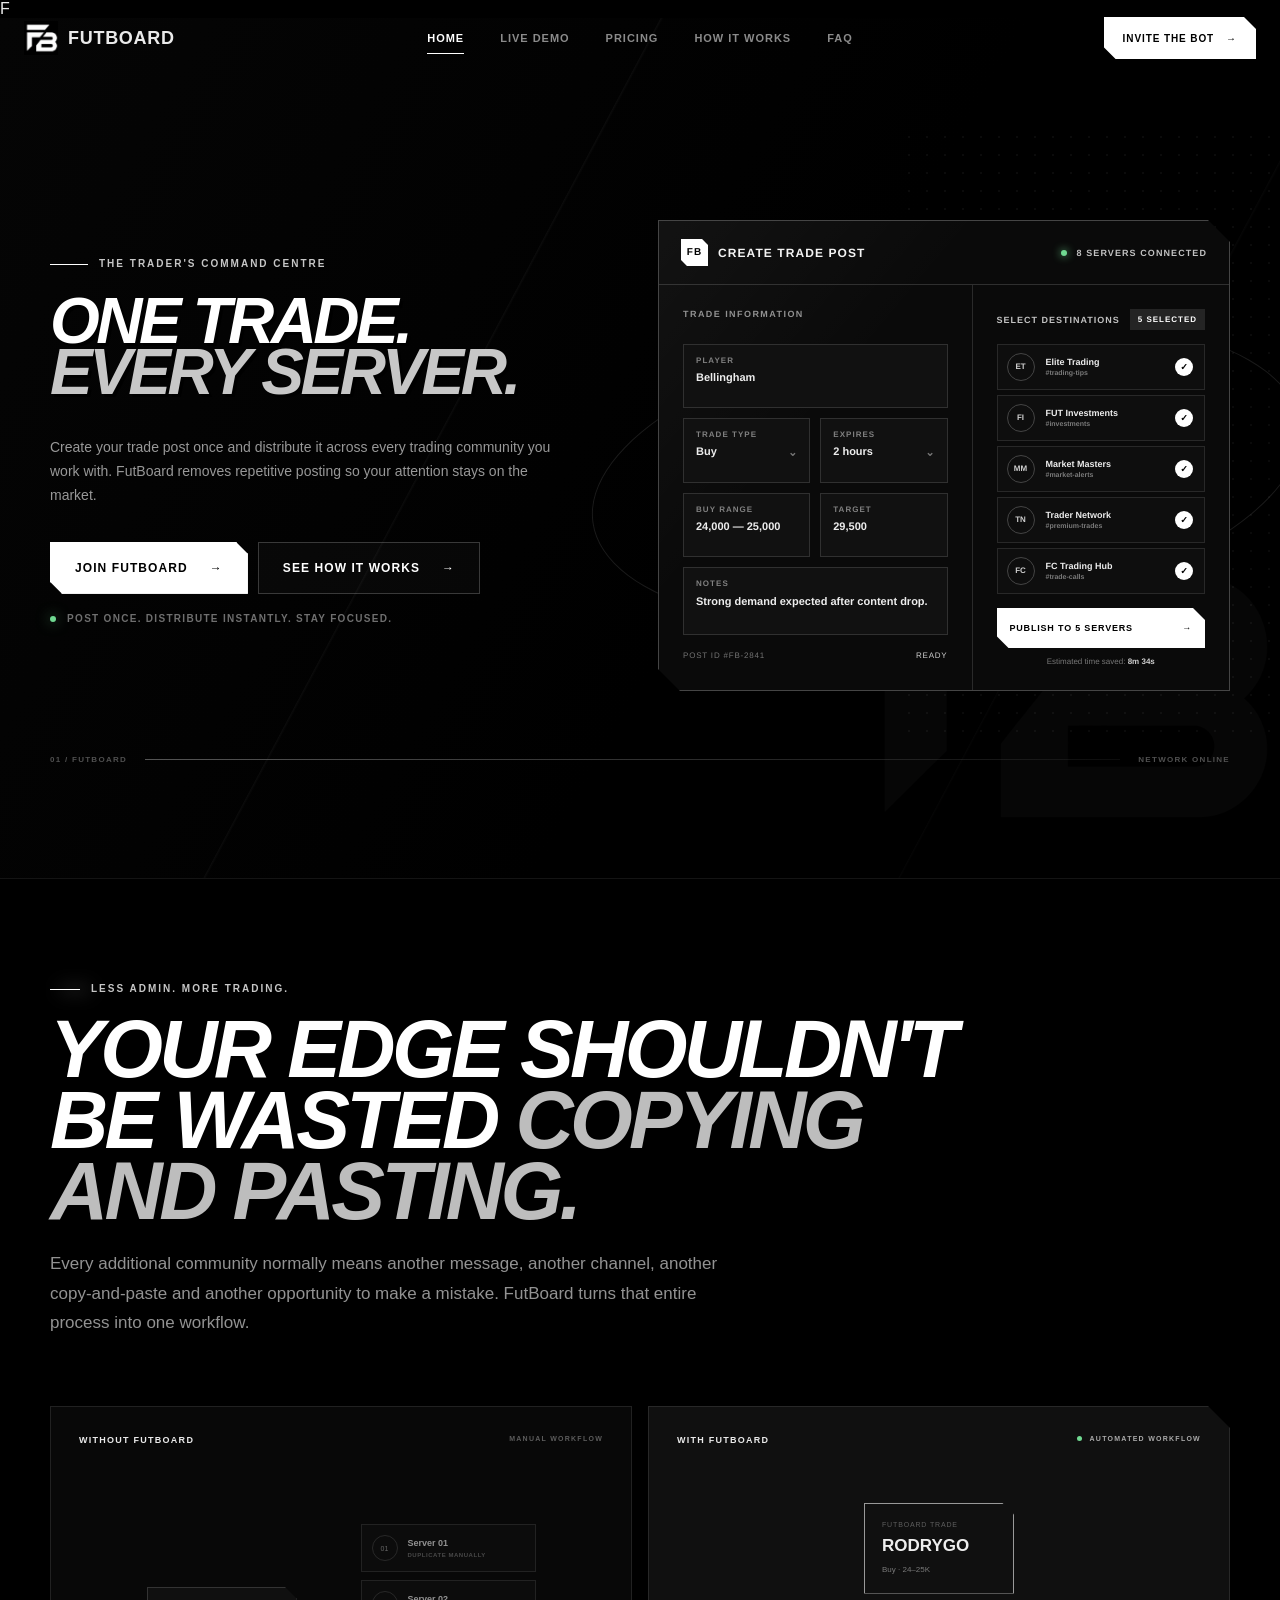
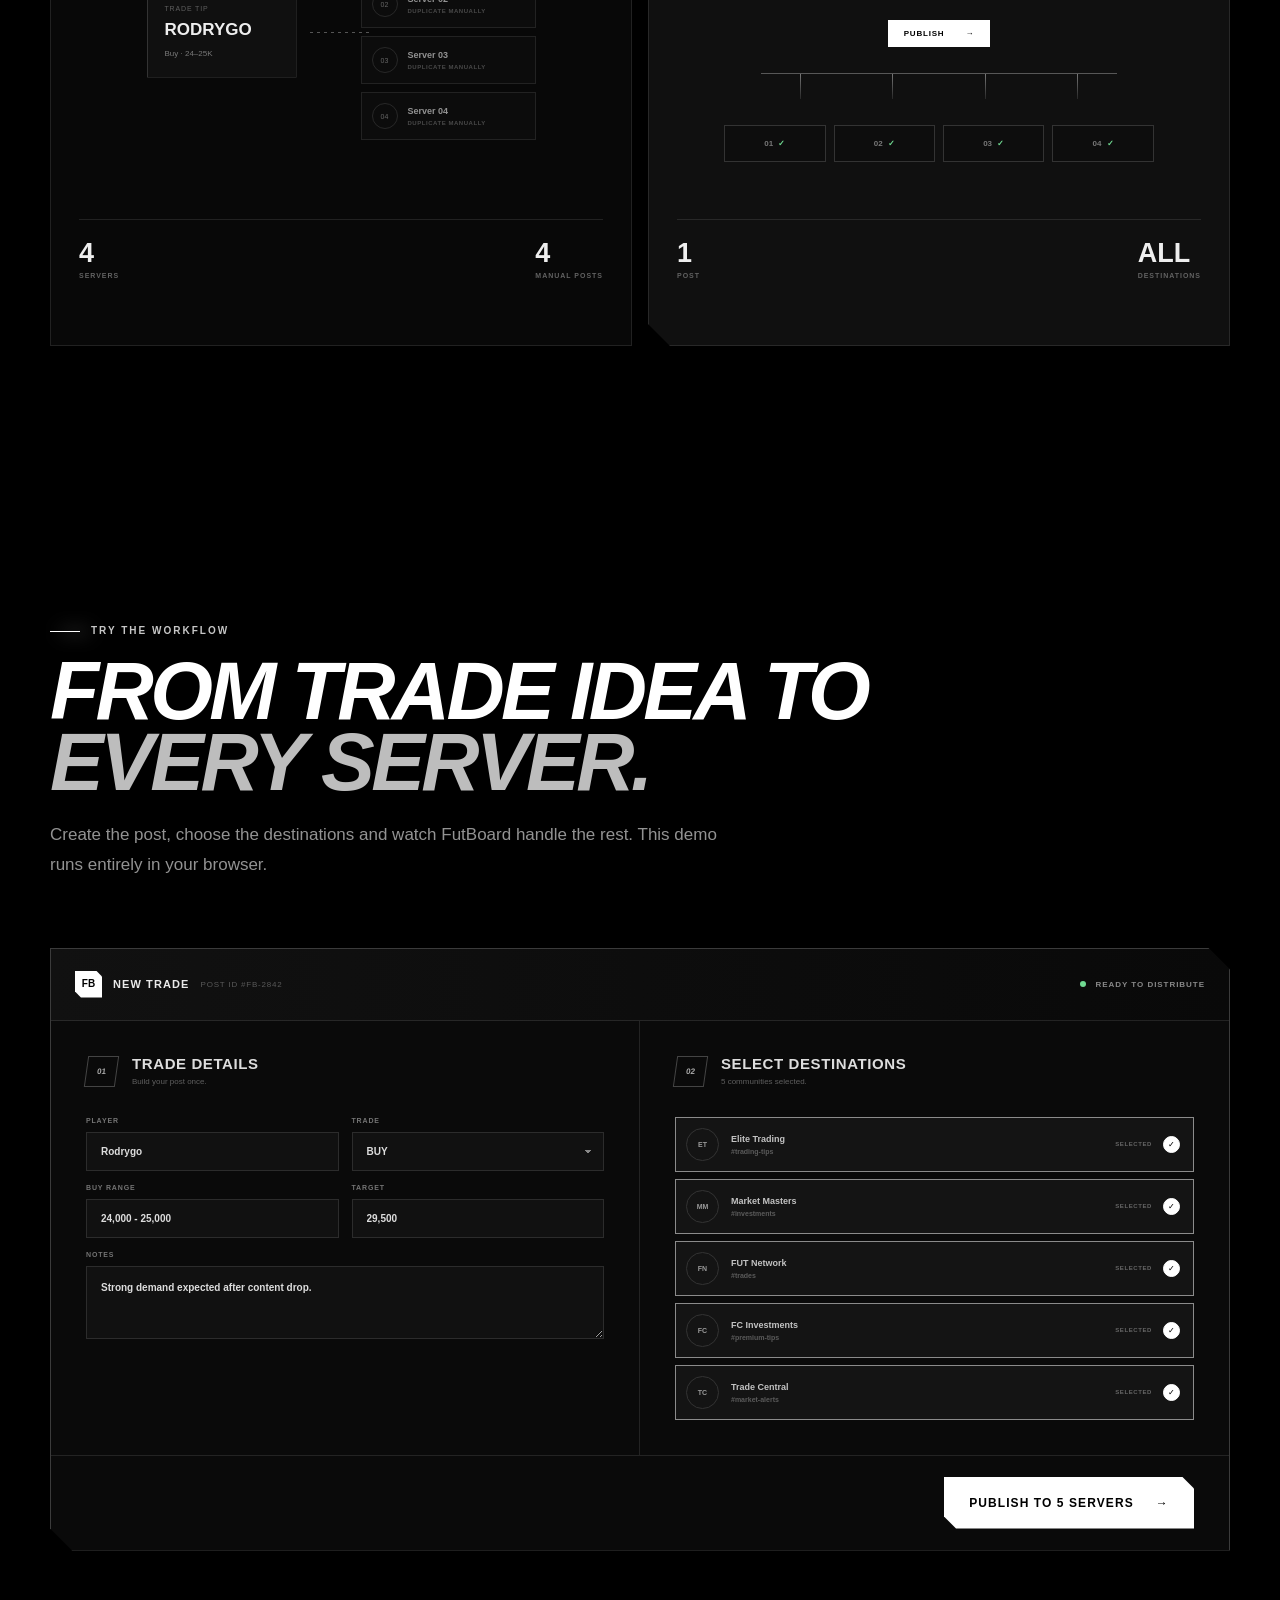
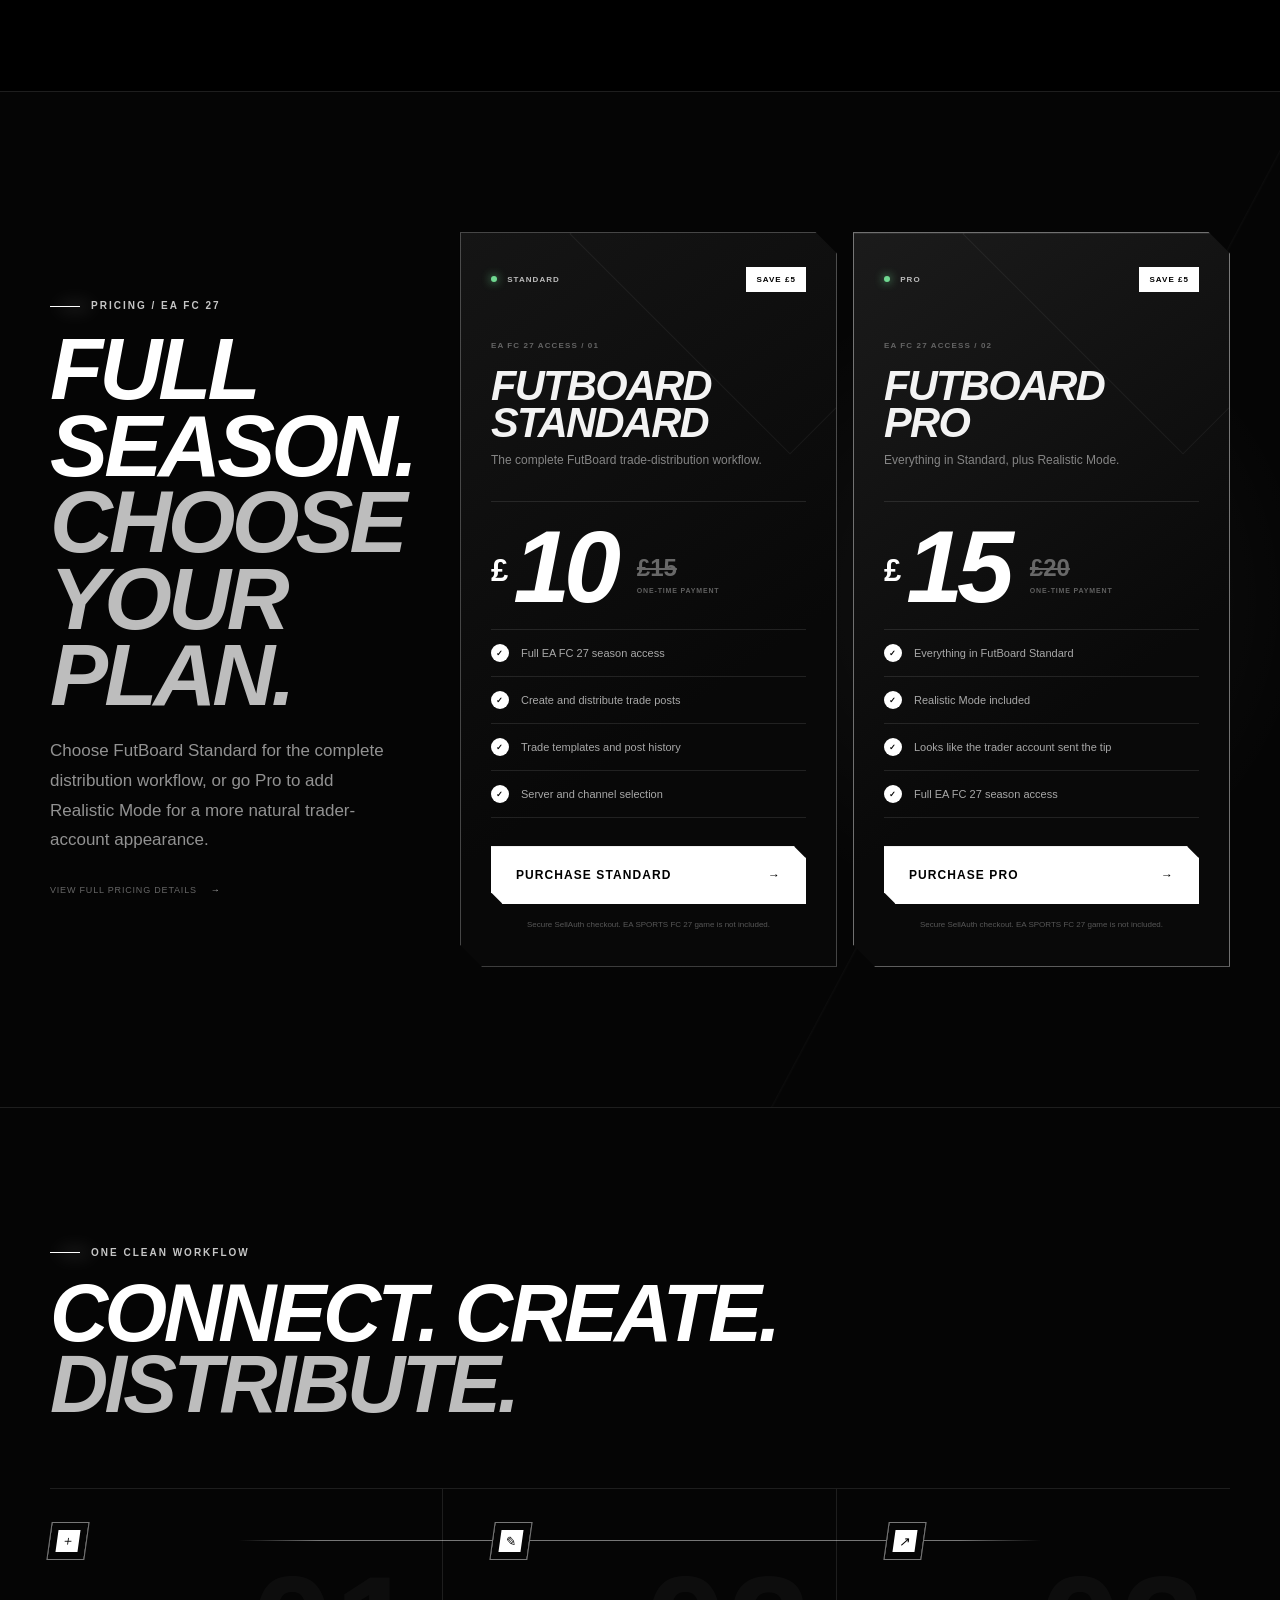
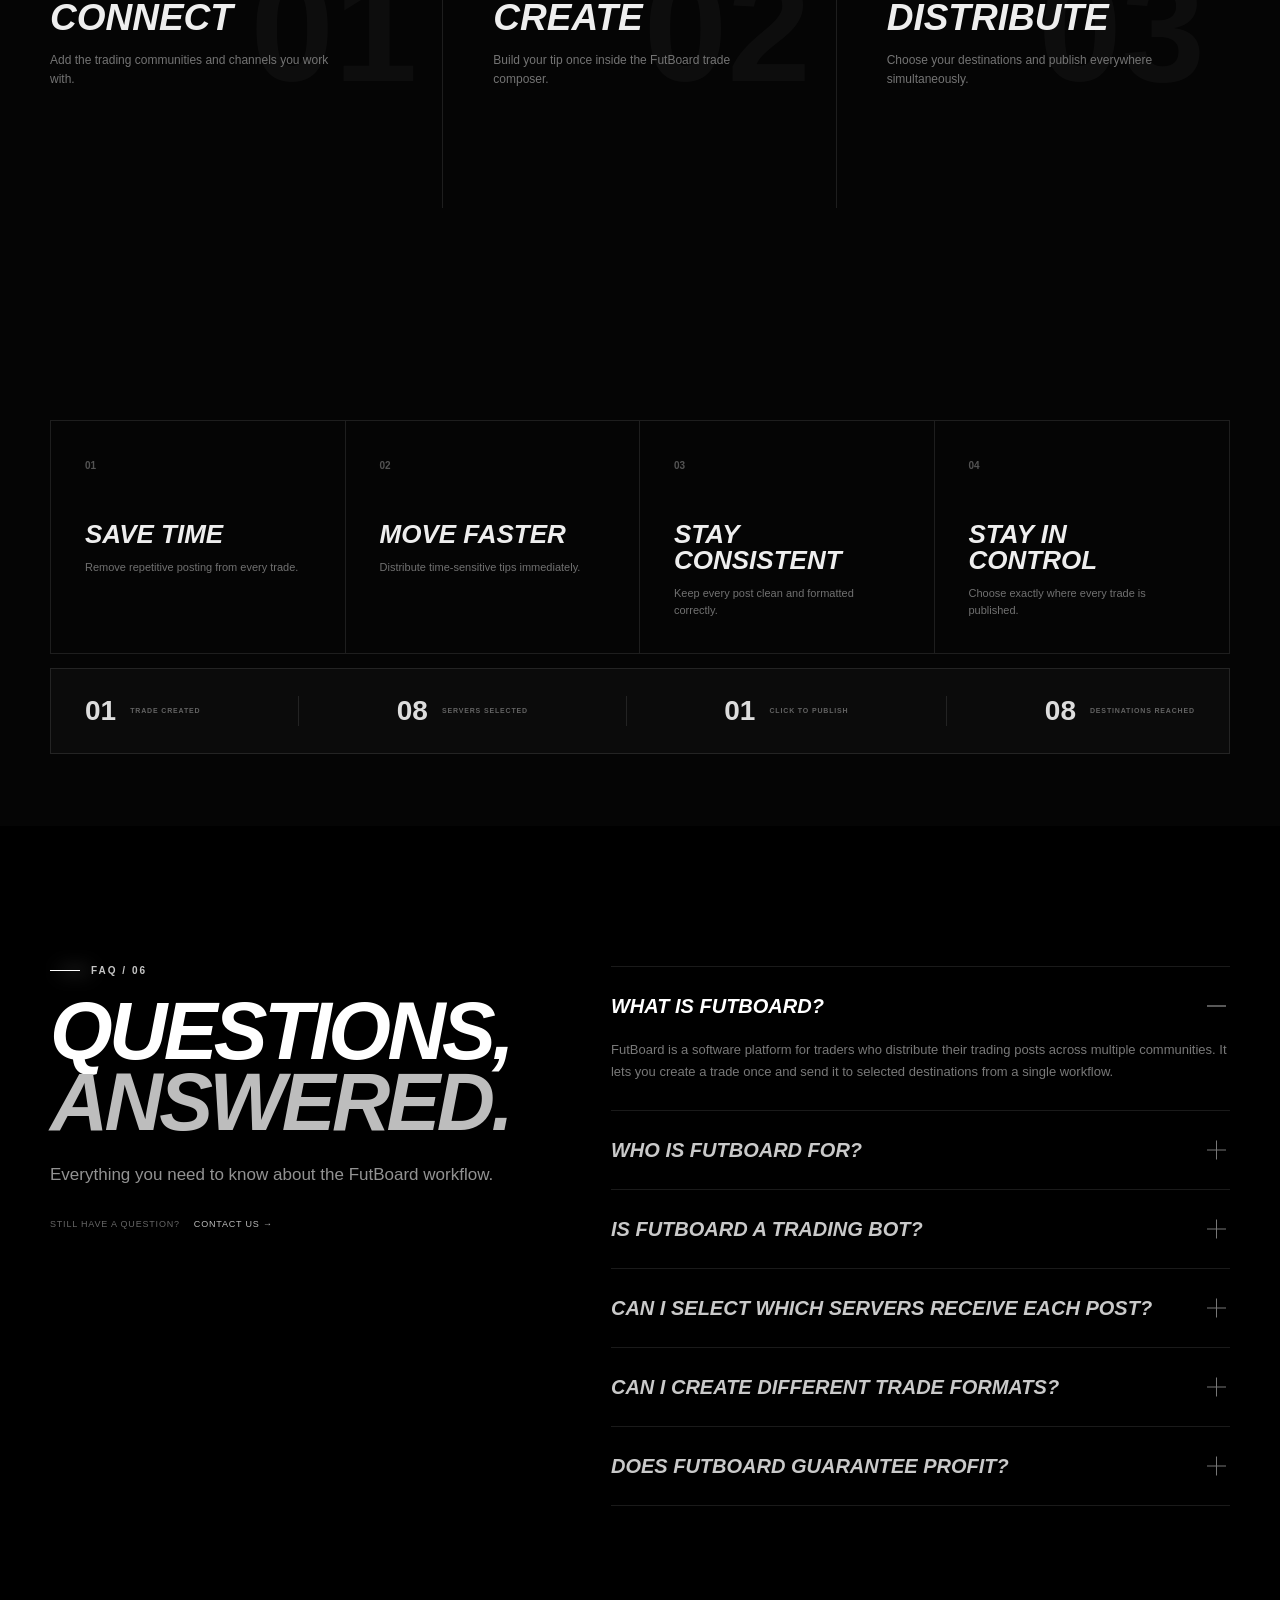
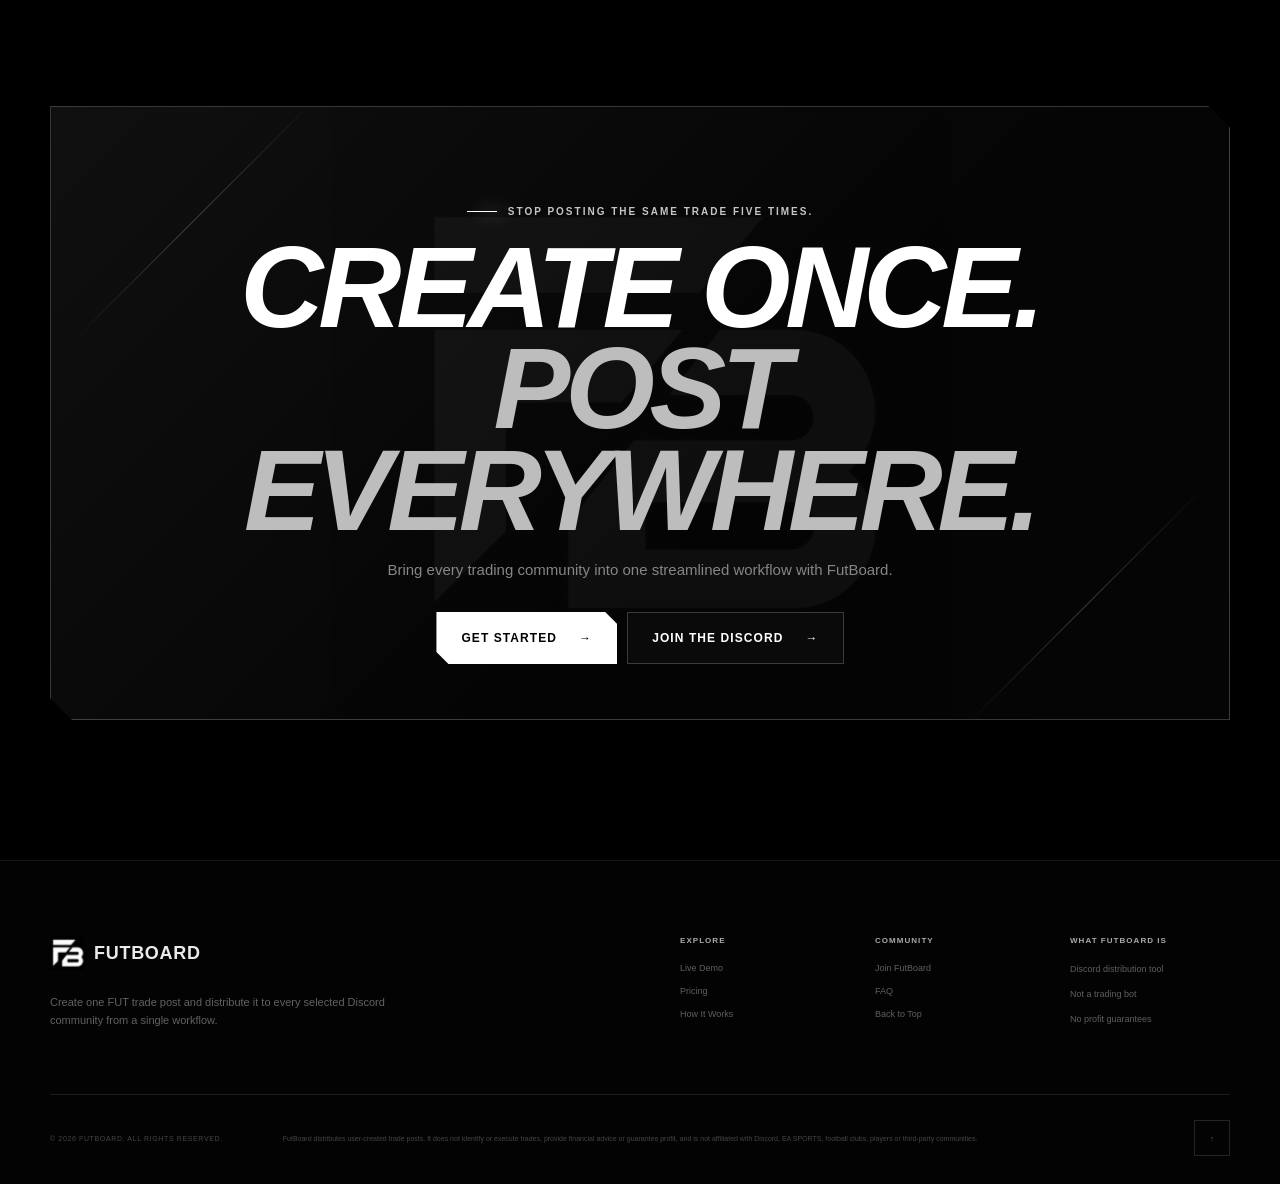
==== commit edf27260: "Update index.html" ====
--- a/index.html
+++ b/index.html
@@ -1,7 +1,7 @@
 <!doctype html>
 <html lang="en">
 <head>
-  <meta charset="utf-8">
+  <meta charset="utf-8">F
   <meta name="viewport" content="width=device-width, initial-scale=1">
   <meta name="description" content="FutBoard lets football traders create one trade post and distribute it across every selected community.">
   <meta name="theme-color" content="#000000">
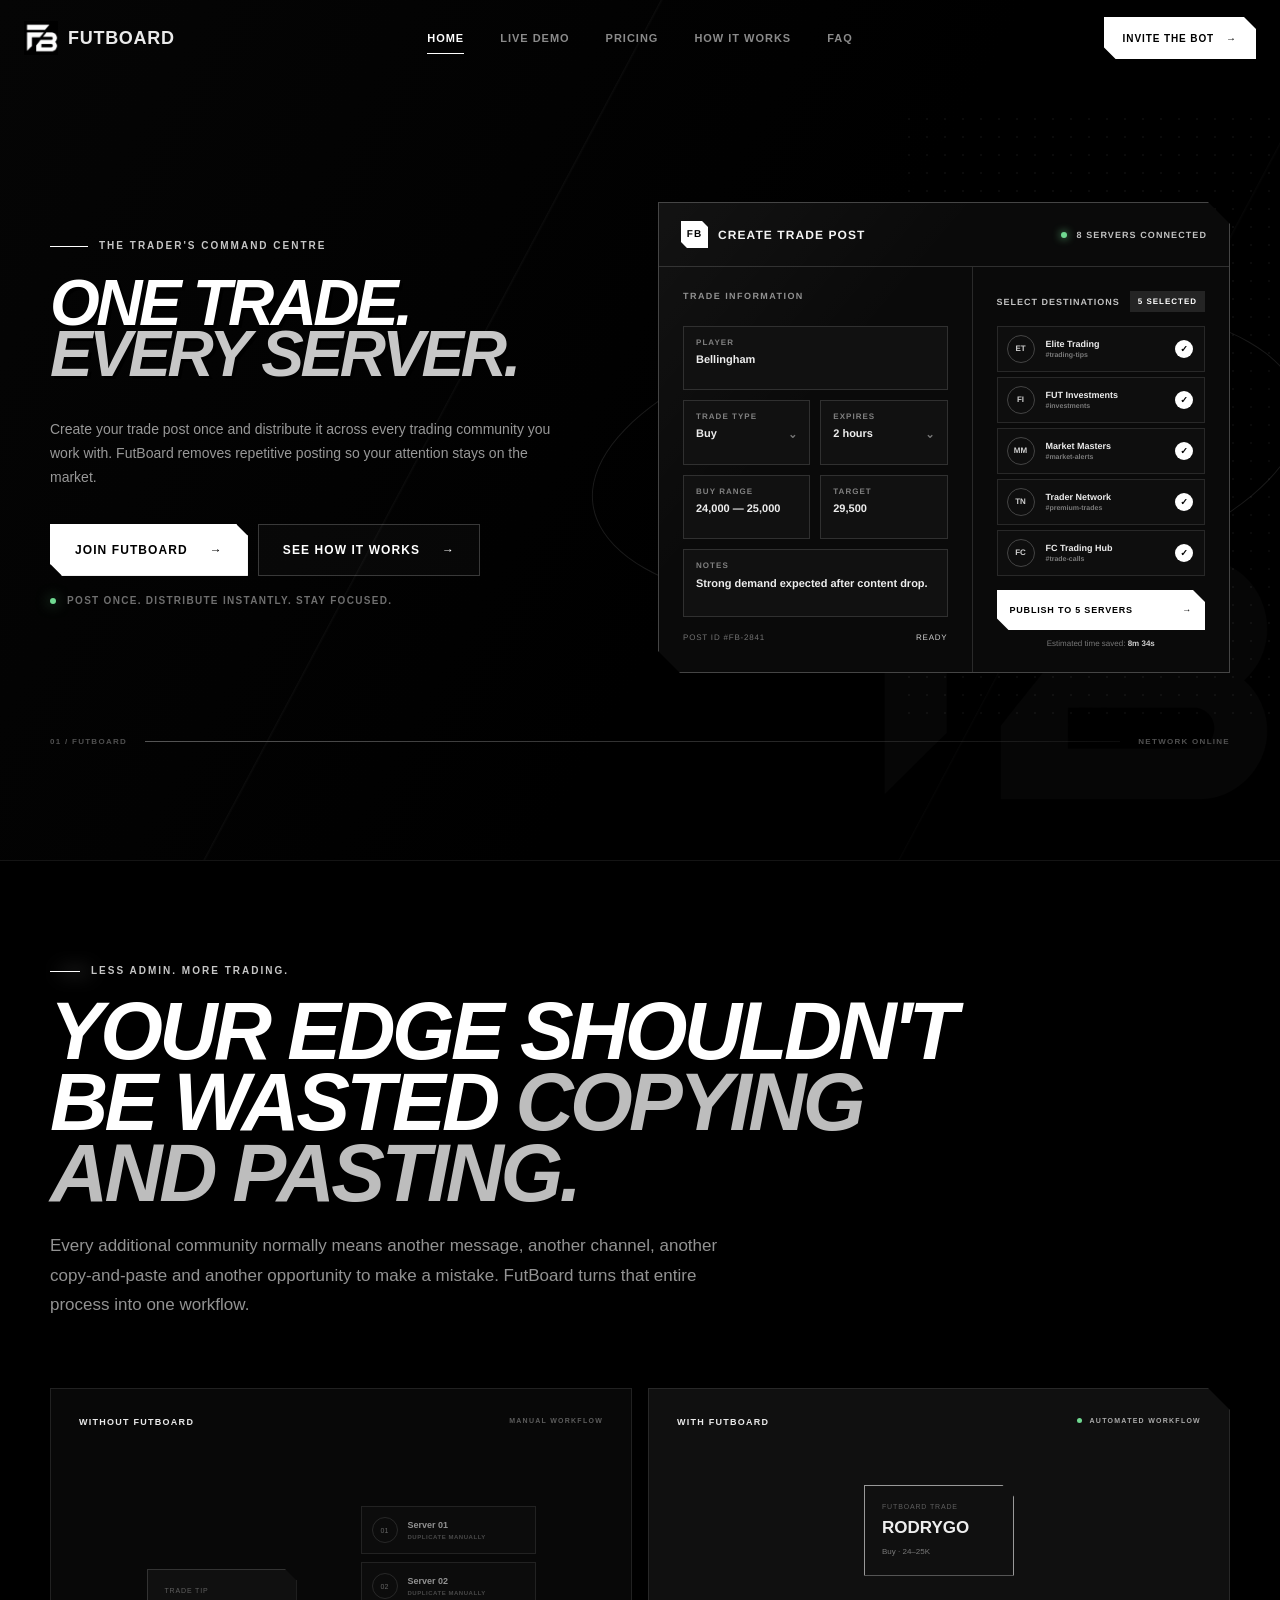
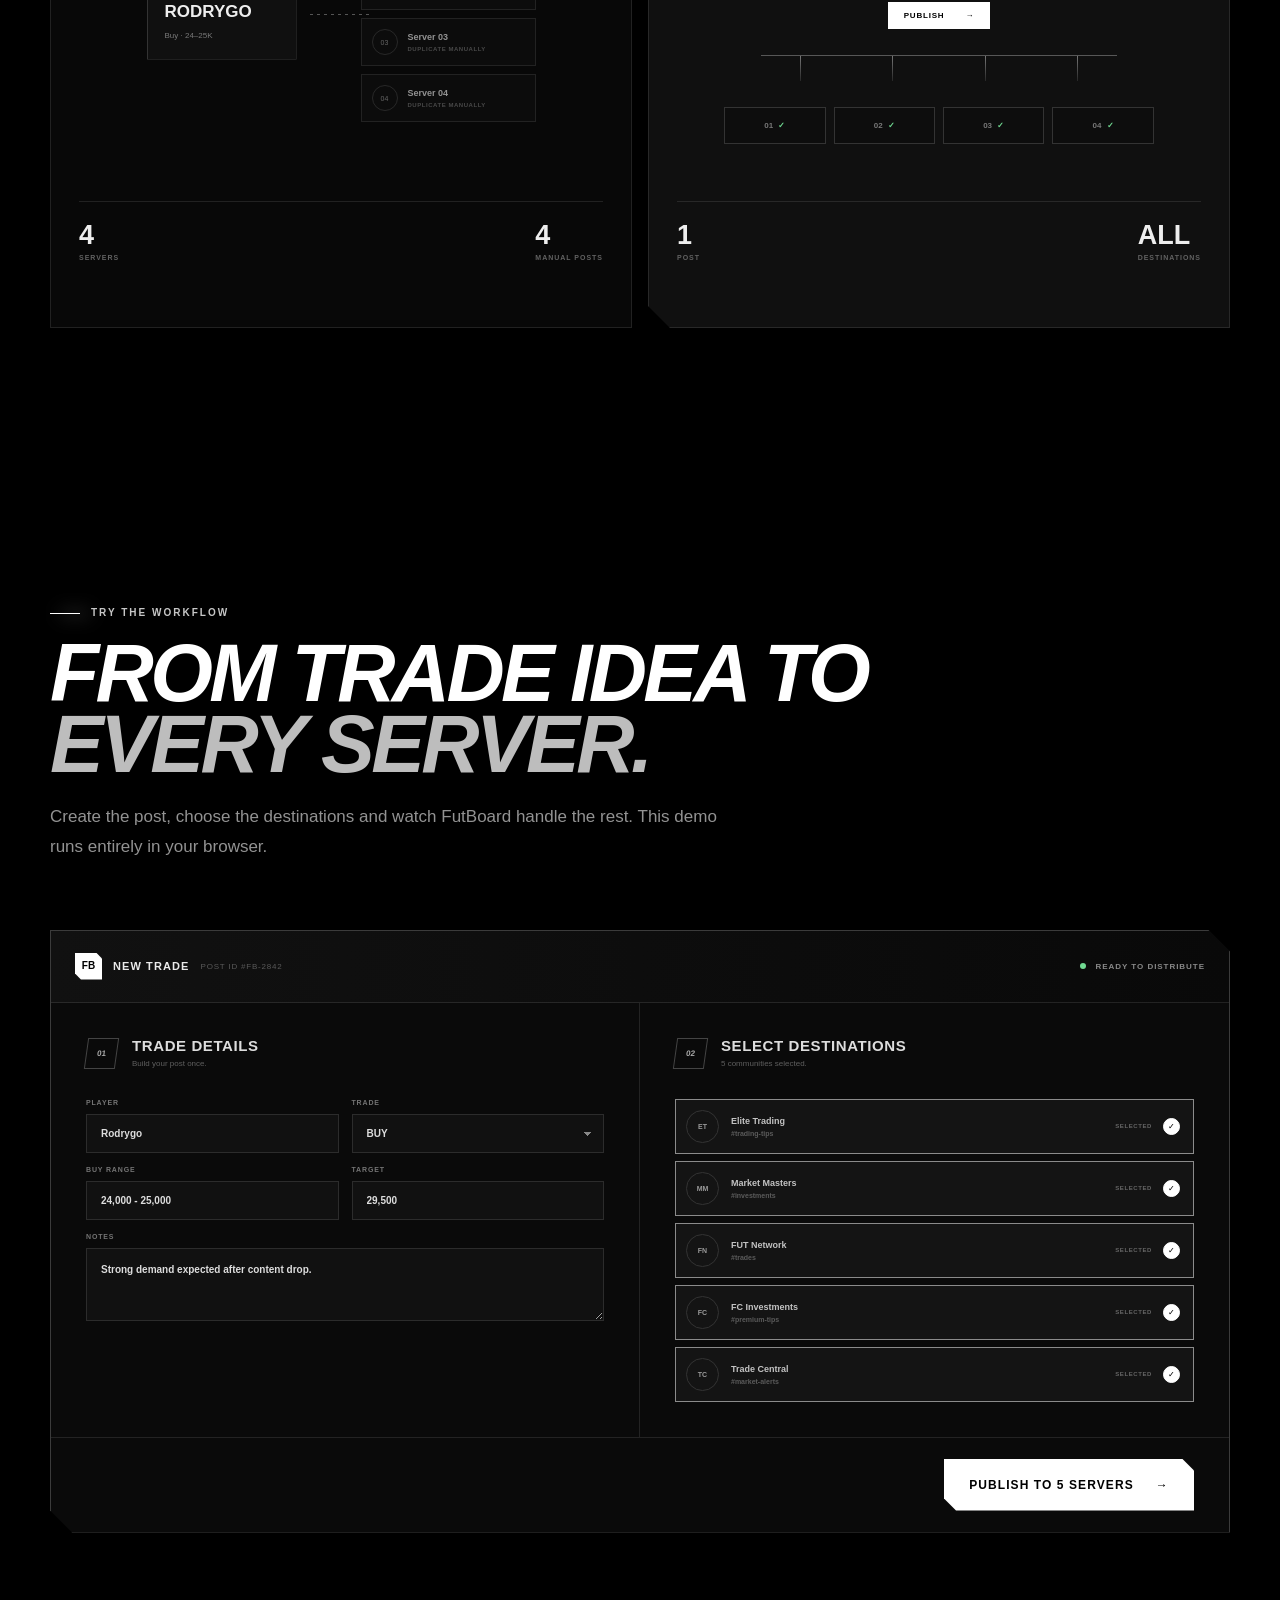
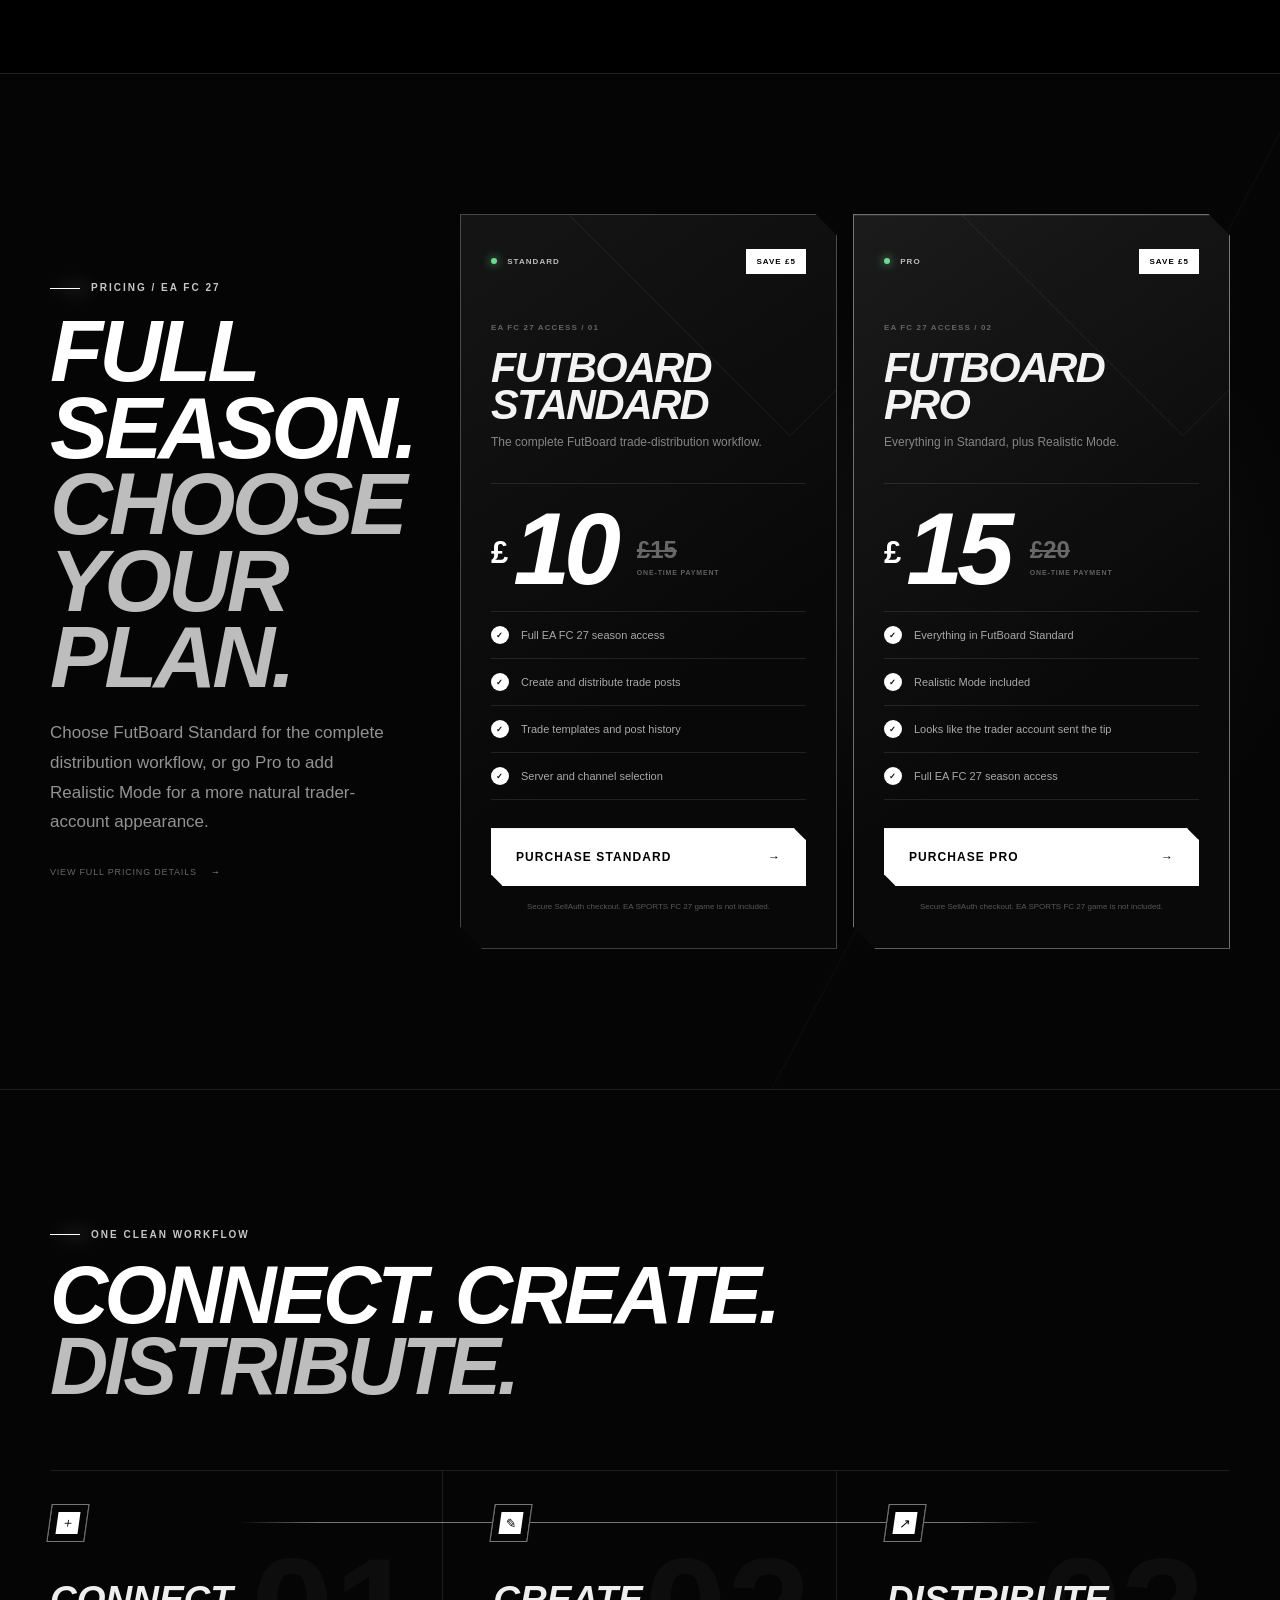
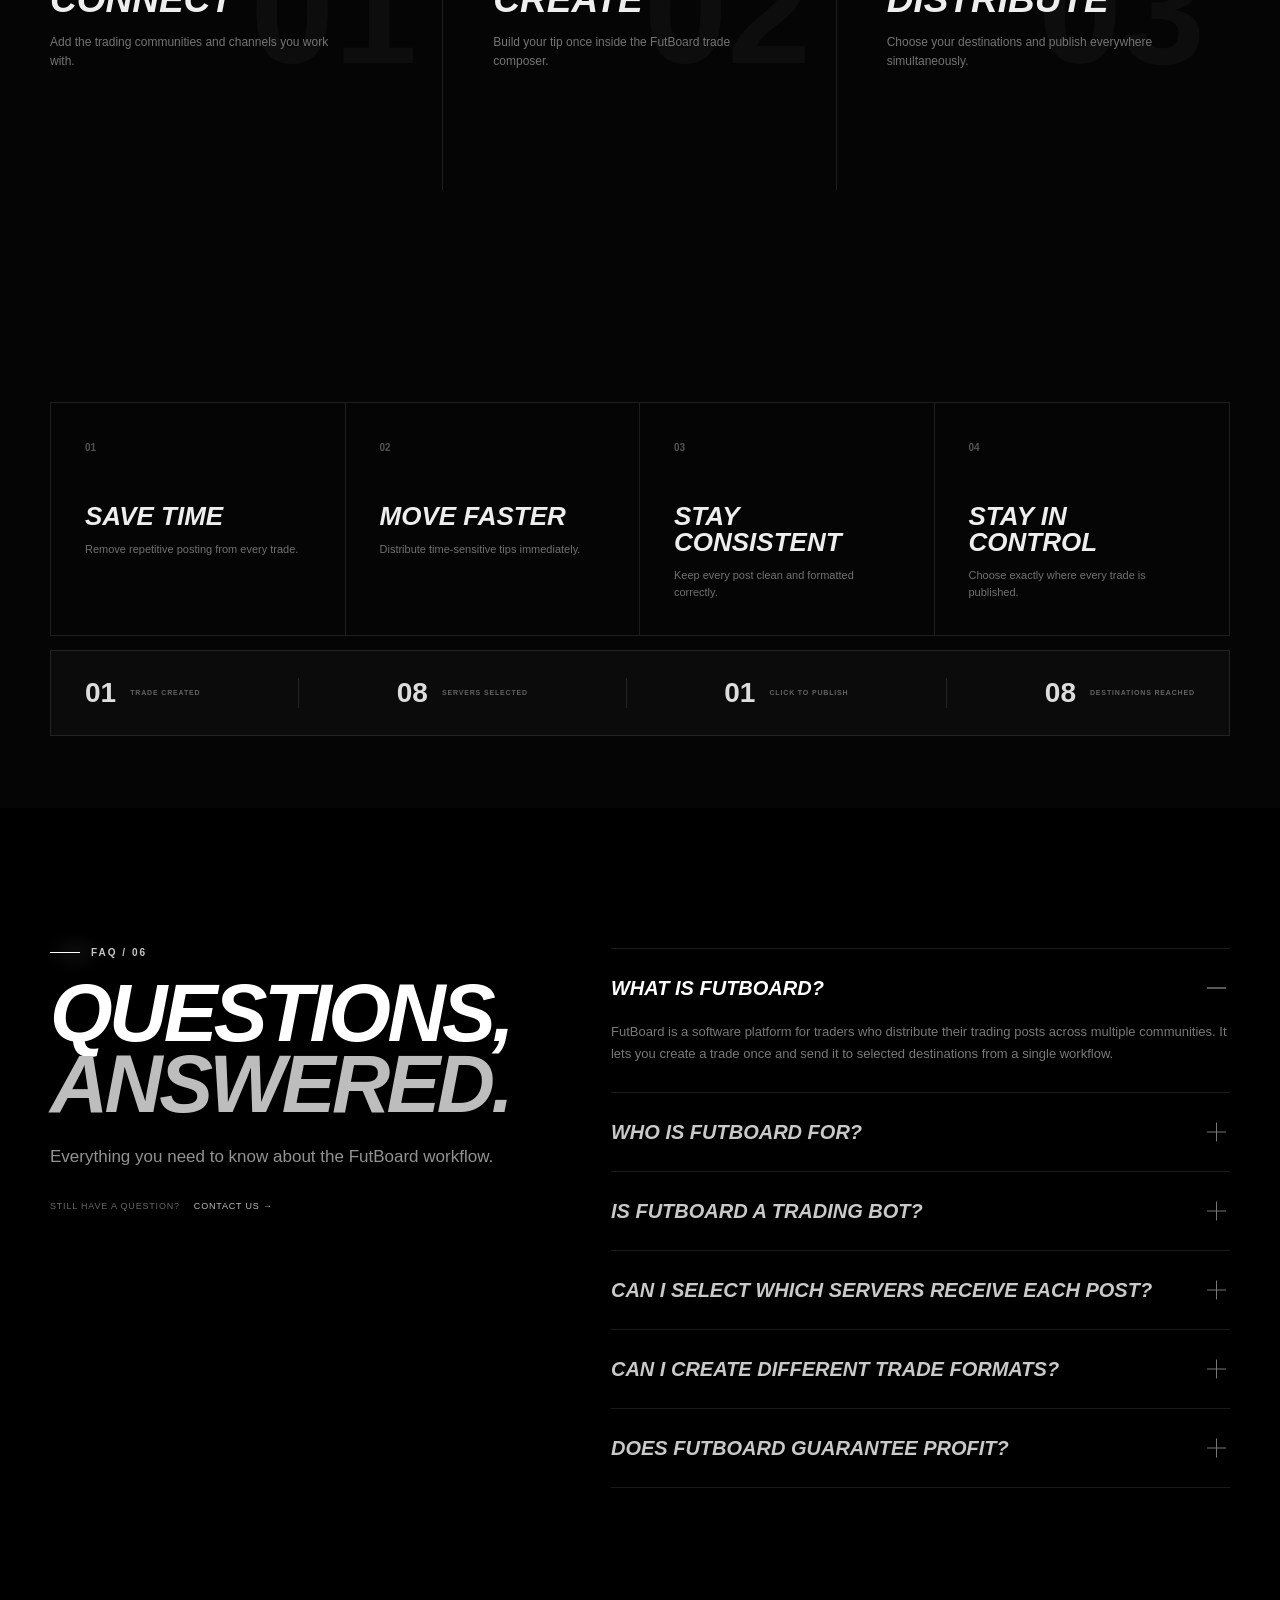
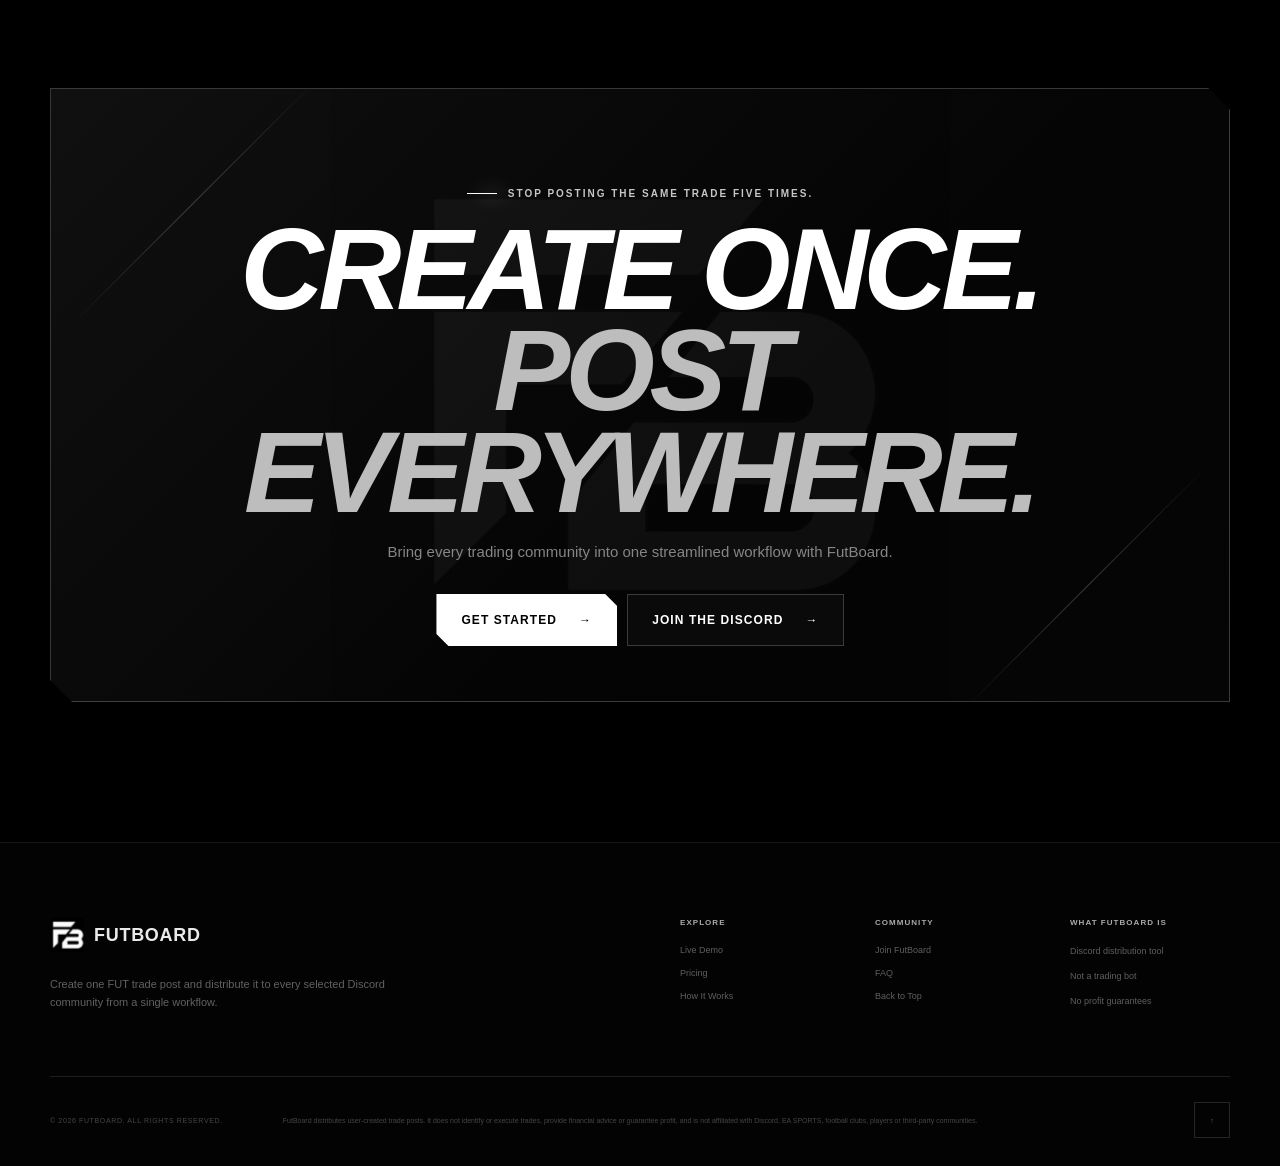
==== commit 57a382a2: "Fix charset meta tag in index.html" ====
--- a/index.html
+++ b/index.html
@@ -1,7 +1,7 @@
 <!doctype html>
 <html lang="en">
 <head>
-  <meta charset="utf-8">F
+  <meta charset="utf-8">
   <meta name="viewport" content="width=device-width, initial-scale=1">
   <meta name="description" content="FutBoard lets football traders create one trade post and distribute it across every selected community.">
   <meta name="theme-color" content="#000000">
